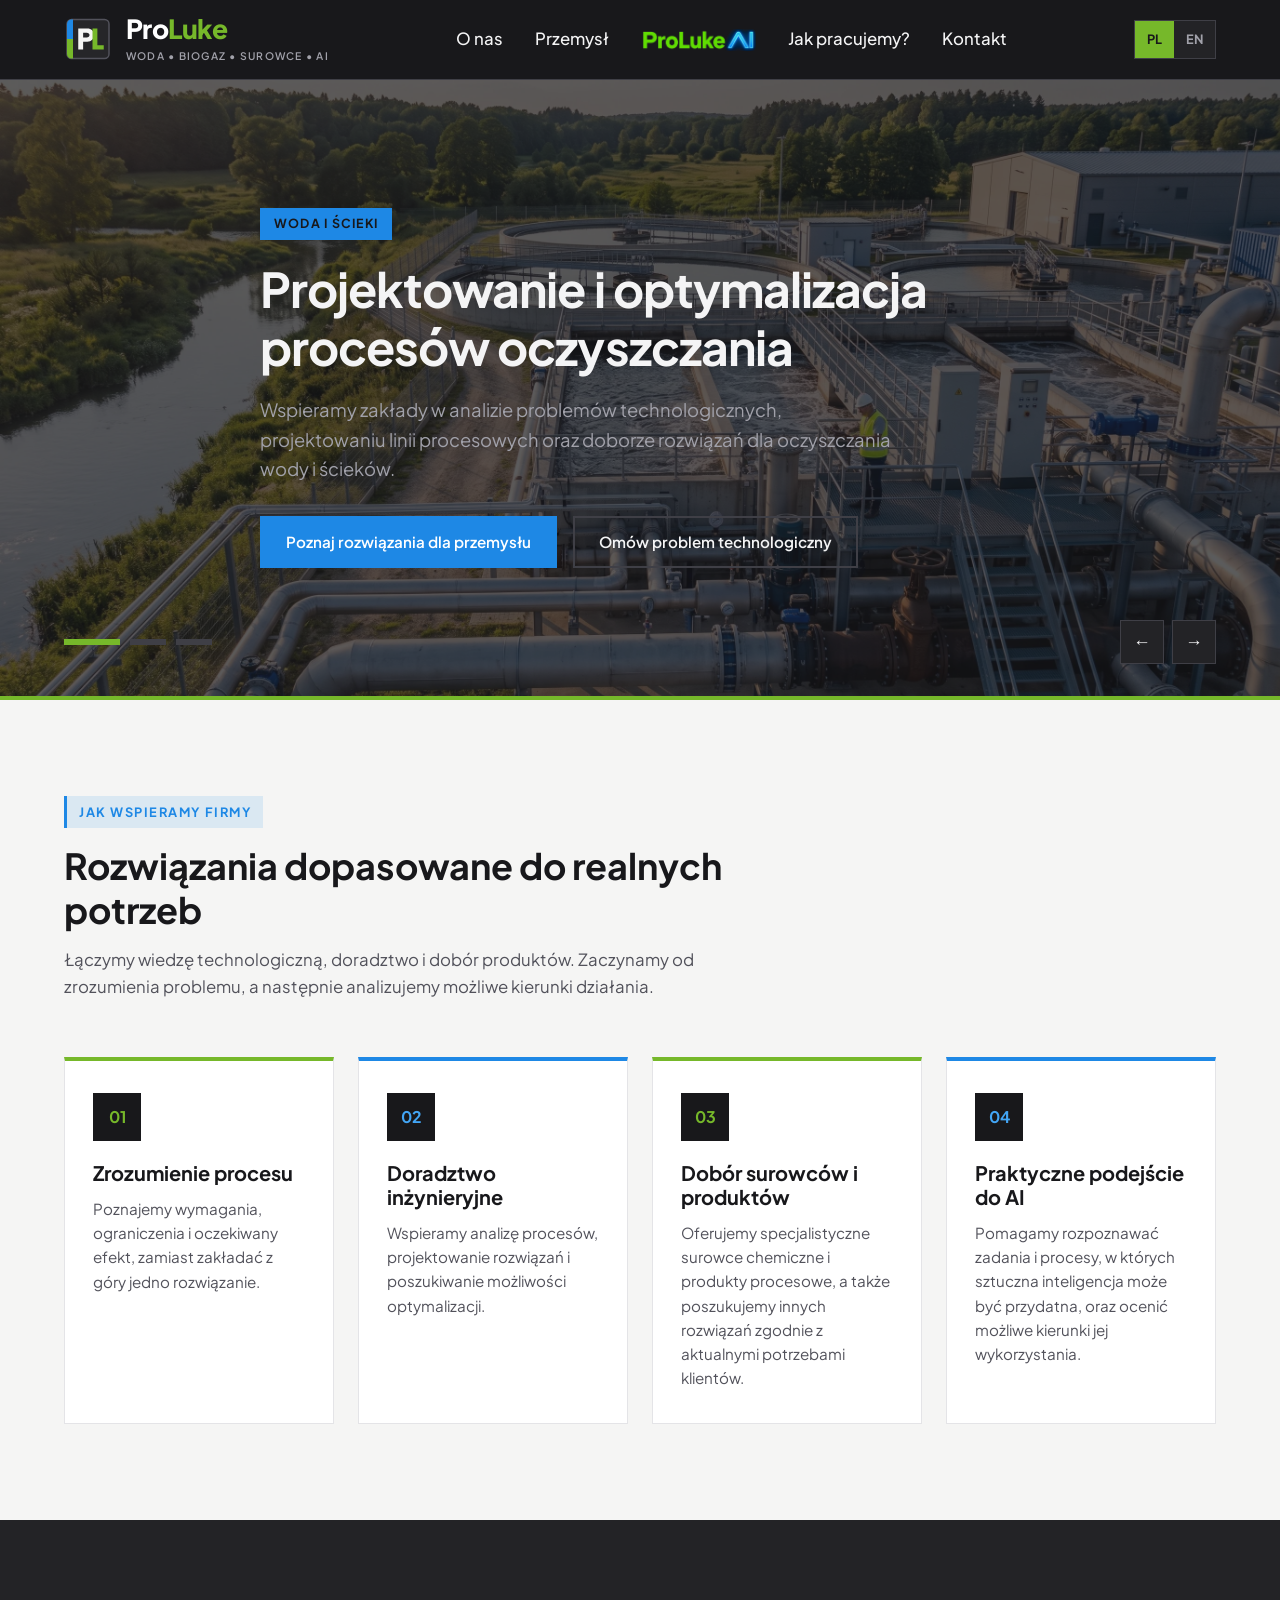
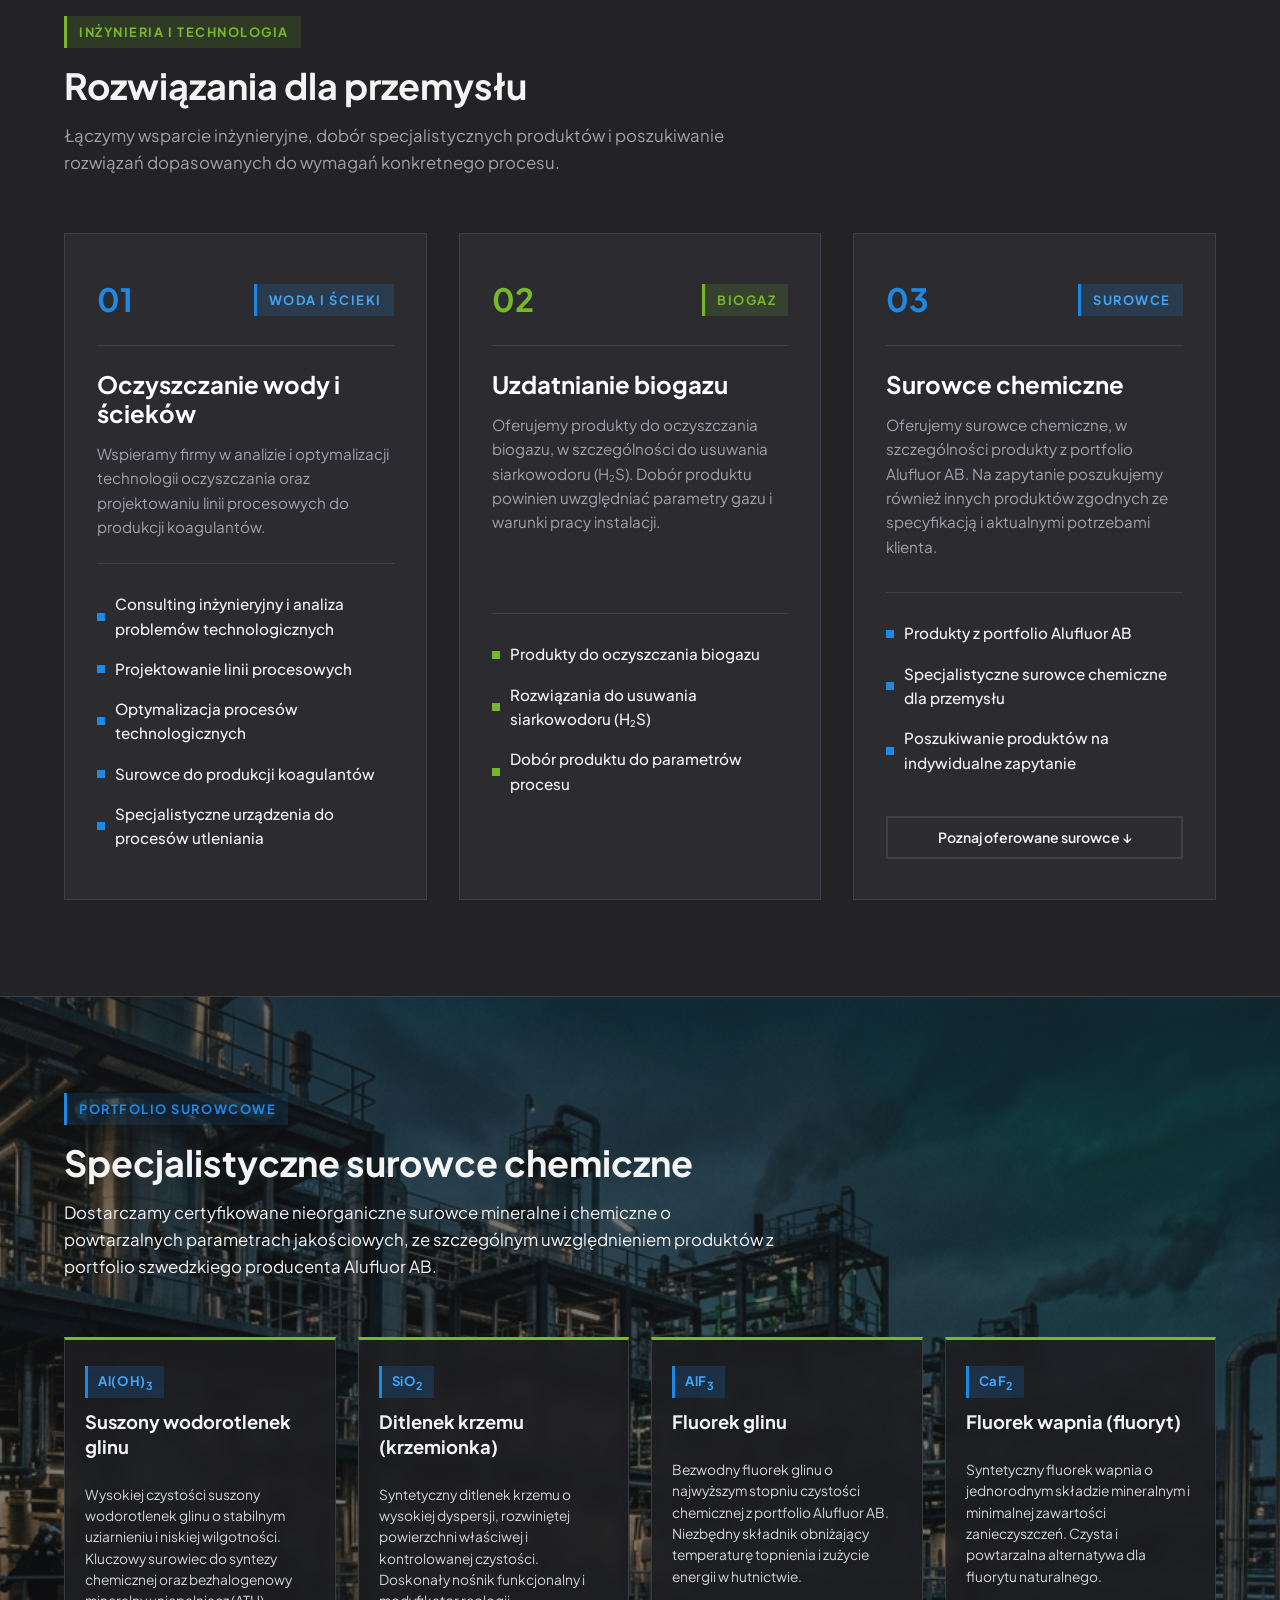
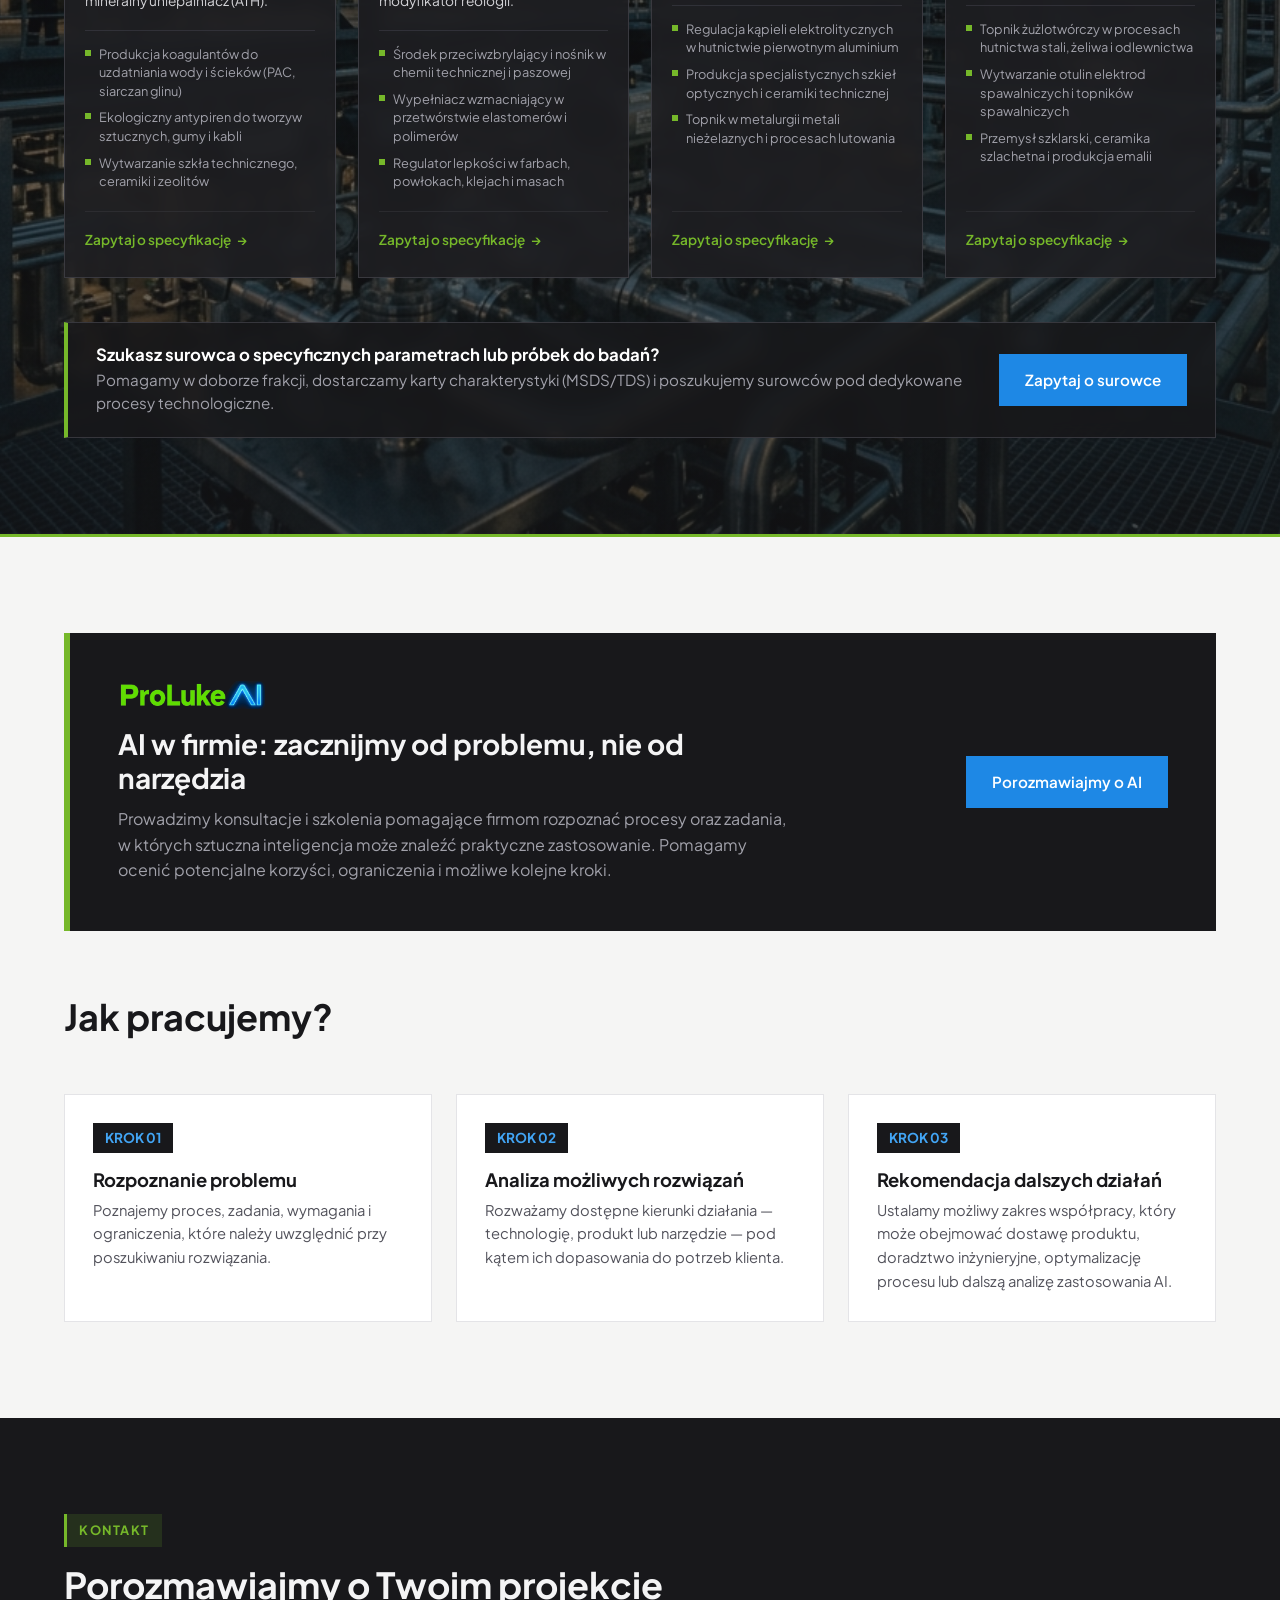
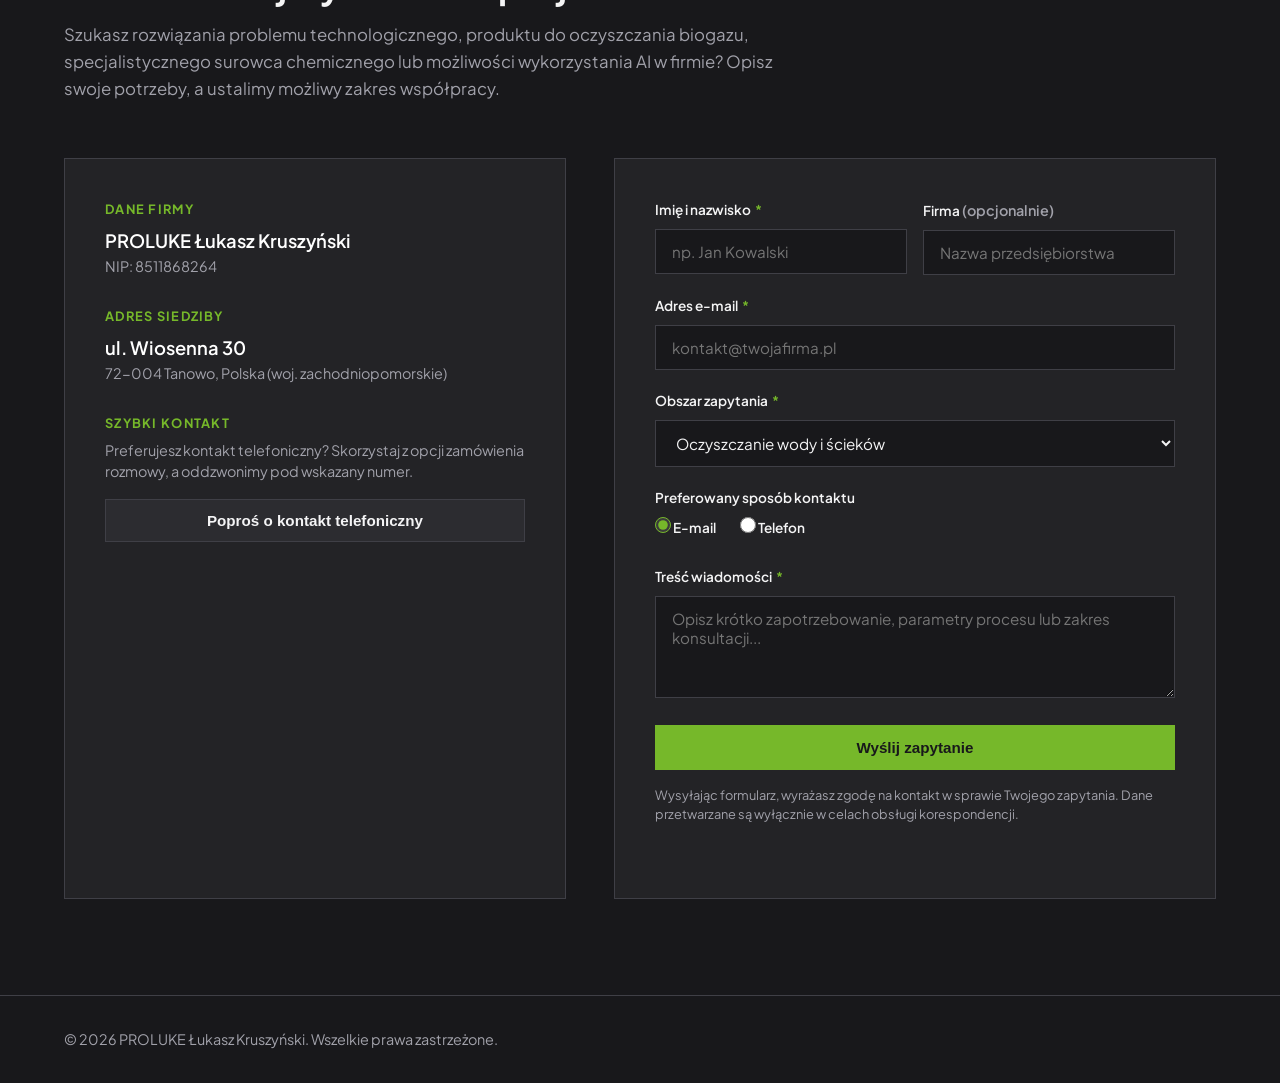
==== index.html @ 2172e3a5 "Add ProLuke website preview" ====
<!doctype html>
<html lang="pl">
  <head>
    <meta charset="UTF-8" />
    <meta name="viewport" content="width=device-width, initial-scale=1.0" />
    <title>
      ProLuke – Oczyszczanie wody i ścieków, biogaz, surowce chemiczne i AI
    </title>
    <meta
      name="description"
      content="ProLuke: doradztwo inżynieryjne, optymalizacja procesów oczyszczania wody i ścieków, produkty do oczyszczania biogazu, surowce chemiczne i usługi AI dla firm."
    />
    <meta name="robots" content="index, follow" />

    <!-- SEO: Canonical & Hreflang -->
    <link rel="canonical" href="https://proluke.com/" />
    <link rel="alternate" hreflang="pl" href="https://proluke.com/" />
    <link rel="alternate" hreflang="en" href="https://proluke.com/en/" />
    <link rel="alternate" hreflang="x-default" href="https://proluke.com/" />

    <!-- Open Graph / Social Media -->
    <meta property="og:type" content="website" />
    <meta property="og:locale" content="pl_PL" />
    <meta property="og:locale:alternate" content="en_US" />
    <meta property="og:url" content="https://proluke.com/" />
    <meta
      property="og:title"
      content="ProLuke – Oczyszczanie wody i ścieków, biogaz, surowce chemiczne i AI"
    />
    <meta
      property="og:description"
      content="ProLuke: doradztwo inżynieryjne, optymalizacja procesów oczyszczania wody i ścieków, produkty do oczyszczania biogazu, surowce chemiczne i usługi AI dla firm."
    />

    <!-- Czcionka Google: Plus Jakarta Sans -->
    <link rel="preconnect" href="https://fonts.googleapis.com" />
    <link rel="preconnect" href="https://fonts.gstatic.com" crossorigin />
    <link
      href="https://fonts.googleapis.com/css2?family=Plus+Jakarta+Sans:wght@400;500;600;700;800&display=swap"
      rel="stylesheet"
    />

    <!-- Favicon (Oryginalny ProLuke PL) -->
    <link rel="icon" type="image/jpeg" href="images/favicon.jpg" sizes="192x192" />
    <link rel="icon" type="image/x-icon" href="favicon.ico" />
    <link rel="apple-touch-icon" href="images/favicon.jpg" />

    <!-- Arkusz stylów -->
    <link rel="stylesheet" href="style.css" />

    <!-- Dane strukturalne Schema.org (JSON-LD) -->
    <script type="application/ld+json">
      {
        "@context": "https://schema.org",
        "@type": "Organization",
        "name": "PROLUKE Łukasz Kruszyński",
        "url": "https://proluke.com/",
        "taxID": "8511868264",
        "address": {
          "@type": "PostalAddress",
          "streetAddress": "ul. Wiosenna 30",
          "postalCode": "72-004",
          "addressLocality": "Tanowo",
          "addressCountry": "PL"
        }
      }
    </script>
  </head>
  <body>
    <!-- ======================= NAWIGACJA I LOGO ======================= -->
    <header class="navbar">
      <div class="container navbar-inner">
        <a href="#top" class="brand" aria-label="ProLuke – Strona główna">
          <!-- Logo ProLuke – Stempel Inżynieryjny PL (Wariant C z wizualizacja.html) -->
          <svg
            class="brand-svg"
            viewBox="0 0 64 64"
            fill="none"
            xmlns="http://www.w3.org/2000/svg"
            role="img"
            aria-label="Logo ProLuke – Stempel Inżynieryjny"
          >
            <rect
              x="4"
              y="6"
              width="56"
              height="52"
              rx="6"
              fill="#262629"
              stroke="#52525B"
              stroke-width="2"
            />
            <path
              d="M4 12C4 8.68629 6.68629 6 10 6H12V32H4V12Z"
              fill="#1E88E5"
            />
            <path
              d="M4 32H12V58H10C6.68629 58 4 55.3137 4 52V32Z"
              fill="#76B82A"
            />
            <path
              d="M19 18H31C36.5 18 40 21.5 40 26.8C40 32.1 36.5 35.6 31 35.6H25.5V46H19V18ZM25.5 23.6V30H30.2C32.7 30 34 28.8 34 26.8C34 24.8 32.7 23.6 30.2 23.6H25.5Z"
              fill="#F5F5F4"
            />
            <path d="M38 18H44.5V40.2H53V46H38V18Z" fill="#76B82A" />
          </svg>
          <div>
            <span class="logo-text">Pro<span class="luke">Luke</span></span>
            <span class="logo-tagline">Woda • Biogaz • Surowce • AI</span>
          </div>
        </a>

        <nav aria-label="Główne menu">
          <ul class="nav-links" id="navLinks">
            <li><a href="#o-nas">O nas</a></li>
            <li><a href="#przemysl">Przemysł</a></li>
            <li>
              <a
                href="#proluke-ai"
                class="nav-ai-btn"
                aria-label="ProLuke AI"
              >
                <img
                  src="images/plAIlogo.png"
                  alt="ProLuke AI"
                  class="nav-ai-logo"
                  width="115"
                  height="22"
                />
              </a>
            </li>
            <li><a href="#jak-pracujemy">Jak pracujemy?</a></li>
            <li><a href="#kontakt">Kontakt</a></li>
          </ul>
        </nav>

        <div class="nav-actions">
          <div class="lang-switch" aria-label="Wybór języka">
            <a href="index.html" class="lang-btn active" aria-current="page"
              >PL</a
            >
            <a href="en/index.html" class="lang-btn" hreflang="en">EN</a>
          </div>
          <button
            class="mobile-toggle"
            id="mobileToggle"
            aria-label="Otwórz menu"
            aria-expanded="false"
          >
            ☰
          </button>
        </div>
      </div>
    </header>

    <!-- ======================= HERO SLIDER ======================= -->
    <section
      class="hero-slider"
      id="top"
      aria-label="Prezentacja głównych obszarów działalności"
    >
      <!-- Slajd 1: Woda i ścieki -->
      <div
        class="slide active"
        style="background-image: url(&quot;images/slider-woda.webp&quot;)"
      >
        <div class="container">
          <div class="slide-content">
            <span class="slide-badge blue">Woda i ścieki</span>
            <h1 class="slide-title">
              Projektowanie i optymalizacja procesów oczyszczania
            </h1>
            <p class="slide-desc">
              Wspieramy zakłady w analizie problemów technologicznych,
              projektowaniu linii procesowych oraz doborze rozwiązań dla
              oczyszczania wody i ścieków.
            </p>
            <div class="slide-actions">
              <a href="#przemysl" class="btn btn-primary btn-blue"
                >Poznaj rozwiązania dla przemysłu</a
              >
              <a href="#kontakt" class="btn btn-outline btn-outline-blue"
                >Omów problem technologiczny</a
              >
            </div>
          </div>
        </div>
      </div>

      <!-- Slajd 2: Uzdatnianie Biogazu -->
      <div
        class="slide"
        style="background-image: url(&quot;images/slider-biogaz.webp&quot;)"
      >
        <div class="container">
          <div class="slide-content">
            <span class="slide-badge">Uzdatnianie biogazu</span>
            <h2 class="slide-title">
              Produkty do oczyszczania biogazu i usuwania
              <span class="chemical-formula">H<sub>2</sub>S</span>
            </h2>
            <p class="slide-desc">
              Oferujemy produkty do oczyszczania biogazu, ze szczególnym
              uwzględnieniem usuwania siarkowodoru. Pomagamy dobrać rozwiązanie
              do parametrów gazu i warunków pracy instalacji.
            </p>
            <div class="slide-actions">
              <a href="#przemysl" class="btn btn-primary">Poznaj ofertę</a>
              <a href="#kontakt" class="btn btn-outline">Zapytaj o produkt</a>
            </div>
          </div>
        </div>
      </div>

      <!-- Slajd 3: ProLuke AI -->
      <div
        class="slide"
        style="background-image: url(&quot;images/slider-ai.webp&quot;)"
      >
        <div class="container">
          <div class="slide-content">
            <span class="slide-badge blue">ProLuke AI</span>
            <h2 class="slide-title">
              Znajdź praktyczne zastosowania AI w swojej firmie
            </h2>
            <p class="slide-desc">
              Prowadzimy szkolenia i konsultacje, które pomagają rozpoznać
              procesy oraz zadania, w których narzędzia sztucznej inteligencji
              mogą wspierać pracowników i usprawniać pracę firmy.
            </p>
            <div class="slide-actions">
              <a href="#proluke-ai" class="btn btn-primary btn-blue"
                >Poznaj ProLuke AI</a
              >
              <a href="#kontakt" class="btn btn-outline btn-outline-blue"
                >Porozmawiajmy o AI</a
              >
            </div>
          </div>
        </div>
      </div>

      <!-- Kontrolki slidera -->
      <div class="slider-controls">
        <div class="container slider-controls-inner">
          <div class="slider-dots" role="tablist" aria-label="Wybór slajdu">
            <button
              class="dot active"
              data-slide="0"
              aria-label="Slajd 1"
            ></button>
            <button class="dot" data-slide="1" aria-label="Slajd 2"></button>
            <button class="dot" data-slide="2" aria-label="Slajd 3"></button>
          </div>
          <div class="slider-arrows">
            <button
              class="arrow-btn"
              id="prevSlideBtn"
              aria-label="Poprzedni slajd"
            >
              ←
            </button>
            <button
              class="arrow-btn"
              id="nextSlideBtn"
              aria-label="Następny slajd"
            >
              →
            </button>
          </div>
        </div>
      </div>
    </section>

    <!-- ======================= SEKCJA 1 (JASNA): O NAS ======================= -->
    <section class="section theme-light" id="o-nas">
      <div class="container">
        <div class="section-header">
          <span class="section-tag tag-blue">Jak wspieramy firmy</span>
          <h2 class="section-title">
            Rozwiązania dopasowane do realnych potrzeb
          </h2>
          <p class="section-subtitle">
            Łączymy wiedzę technologiczną, doradztwo i dobór produktów.
            Zaczynamy od zrozumienia problemu, a następnie analizujemy możliwe
            kierunki działania.
          </p>
        </div>

        <div class="pillars-grid">
          <div class="pillar-card">
            <div class="pillar-icon">01</div>
            <h3>Zrozumienie procesu</h3>
            <p>
              Poznajemy wymagania, ograniczenia i oczekiwany efekt, zamiast
              zakładać z góry jedno rozwiązanie.
            </p>
          </div>

          <div class="pillar-card">
            <div class="pillar-icon">02</div>
            <h3>Doradztwo inżynieryjne</h3>
            <p>
              Wspieramy analizę procesów, projektowanie rozwiązań i poszukiwanie
              możliwości optymalizacji.
            </p>
          </div>

          <div class="pillar-card">
            <div class="pillar-icon">03</div>
            <h3>Dobór surowców i produktów</h3>
            <p>
              Oferujemy specjalistyczne surowce chemiczne i produkty procesowe,
              a także poszukujemy innych rozwiązań zgodnie z aktualnymi
              potrzebami klientów.
            </p>
          </div>

          <div class="pillar-card">
            <div class="pillar-icon">04</div>
            <h3>Praktyczne podejście do AI</h3>
            <p>
              Pomagamy rozpoznawać zadania i procesy, w których sztuczna
              inteligencja może być przydatna, oraz ocenić możliwe kierunki jej
              wykorzystania.
            </p>
          </div>
        </div>
      </div>
    </section>

    <!-- ======================= SEKCJA 2 (CIEMNA): PRZEMYSŁ ======================= -->
    <section class="section theme-dark-alt" id="przemysl">
      <a id="oferta" style="position: absolute; top: -80px; visibility: hidden;"></a>
      <div class="container" id="biogaz">
        <div class="section-header">
          <span class="section-tag">Inżynieria i technologia</span>
          <h2 class="section-title">Rozwiązania dla przemysłu</h2>
          <p class="section-subtitle">
            Łączymy wsparcie inżynieryjne, dobór specjalistycznych produktów i
            poszukiwanie rozwiązań dopasowanych do wymagań konkretnego procesu.
          </p>
        </div>

        <div class="services-grid">
          <!-- Karta 1: Woda i ścieki -->
          <article class="service-box blue-accent">
            <div>
              <div class="service-header">
                <span class="service-num">01</span>
                <span class="section-tag no-margin tag-blue"
                  >Woda i ścieki</span
                >
              </div>
              <h3>Oczyszczanie wody i ścieków</h3>
              <p>
                Wspieramy firmy w analizie i optymalizacji technologii
                oczyszczania oraz projektowaniu linii procesowych do produkcji koagulantów.
              </p>
            </div>
            <ul class="spec-list">
              <li>
                <span class="spec-dot"></span
                ><span
                  >Consulting inżynieryjny i analiza problemów
                  technologicznych</span
                >
              </li>
              <li>
                <span class="spec-dot"></span
                ><span>Projektowanie linii procesowych</span>
              </li>
              <li>
                <span class="spec-dot"></span
                ><span>Optymalizacja procesów technologicznych</span>
              </li>
              <li>
                <span class="spec-dot"></span
                ><span>Surowce do produkcji koagulantów</span>
              </li>
              <li>
                <span class="spec-dot"></span
                ><span>Specjalistyczne urządzenia do procesów utleniania</span>
              </li>
            </ul>
          </article>

          <!-- Karta 2: Uzdatnianie biogazu -->
          <article class="service-box service-box-biogaz">
            <div>
              <div class="service-header">
                <span class="service-num">02</span>
                <span class="section-tag no-margin">Biogaz</span>
              </div>
              <h3>Uzdatnianie biogazu</h3>
              <p>
                Oferujemy produkty do oczyszczania biogazu, w szczególności do
                usuwania siarkowodoru (<span class="chemical-formula"
                  >H<sub>2</sub>S</span
                >). Dobór produktu powinien uwzględniać parametry gazu i warunki
                pracy instalacji.
              </p>
            </div>
            <ul class="spec-list">
              <li>
                <span class="spec-dot"></span
                ><span>Produkty do oczyszczania biogazu</span>
              </li>
              <li>
                <span class="spec-dot"></span
                ><span
                  >Rozwiązania do usuwania siarkowodoru (<span
                    class="chemical-formula"
                    >H<sub>2</sub>S</span
                  >)</span
                >
              </li>
              <li>
                <span class="spec-dot"></span
                ><span>Dobór produktu do parametrów procesu</span>
              </li>
            </ul>
          </article>

          <!-- Karta 3: Surowce chemiczne -->
          <article class="service-box blue-accent">
            <div>
              <div class="service-header">
                <span class="service-num">03</span>
                <span class="section-tag no-margin tag-blue">Surowce</span>
              </div>
              <h3>Surowce chemiczne</h3>
              <p>
                Oferujemy surowce chemiczne, w szczególności produkty z
                portfolio Alufluor AB. Na zapytanie poszukujemy również innych
                produktów zgodnych ze specyfikacją i aktualnymi potrzebami
                klienta.
              </p>
            </div>
            <ul class="spec-list">
              <li>
                <span class="spec-dot"></span
                ><span>Produkty z portfolio Alufluor AB</span>
              </li>
              <li>
                <span class="spec-dot"></span
                ><span>Specjalistyczne surowce chemiczne dla przemysłu</span>
              </li>
              <li>
                <span class="spec-dot"></span
                ><span>Poszukiwanie produktów na indywidualne zapytanie</span>
              </li>
            </ul>
            <div style="margin-top: 24px;">
              <a
                href="#surowce"
                class="btn btn-outline btn-outline-blue btn-full btn-sm"
                >Poznaj oferowane surowce ↓</a
              >
            </div>
          </article>
        </div>
      </div>
    </section>

    <!-- ======================= NOWA SEKCJA: SUROWCE CHEMICZNE (TŁO FULL-WIDTH) ======================= -->
    <section
      class="section-chemicals"
      id="surowce"
      aria-label="Specjalistyczne surowce chemiczne"
    >
      <div class="container">
        <div class="section-header">
          <span class="section-tag tag-blue">Portfolio surowcowe</span>
          <h2 class="section-title">Specjalistyczne surowce chemiczne</h2>
          <p class="section-subtitle">
            Dostarczamy certyfikowane nieorganiczne surowce mineralne i
            chemiczne o powtarzalnych parametrach jakościowych, ze szczególnym
            uwzględnieniem produktów z portfolio szwedzkiego producenta Alufluor AB.
          </p>
        </div>

        <div class="chemicals-grid">
          <!-- Produkt 1: Suszony wodorotlenek glinu -->
          <article class="chemical-card">
            <div class="chem-top">
              <div class="chem-header">
                <span class="chem-formula">Al(OH)<sub>3</sub></span>
                <h4>Suszony wodorotlenek glinu</h4>
              </div>
              <p class="chem-desc">
                Wysokiej czystości suszony wodorotlenek glinu o stabilnym
                uziarnieniu i niskiej wilgotności. Kluczowy surowiec do syntezy
                chemicznej oraz bezhalogenowy mineralny uniepalniacz (ATH).
              </p>
              <ul class="chem-specs">
                <li>
                  <span class="chem-dot"></span>
                  <span
                    >Produkcja koagulantów do uzdatniania wody i ścieków (PAC,
                    siarczan glinu)</span
                  >
                </li>
                <li>
                  <span class="chem-dot"></span>
                  <span
                    >Ekologiczny antypiren do tworzyw sztucznych, gumy i
                    kabli</span
                  >
                </li>
                <li>
                  <span class="chem-dot"></span>
                  <span
                    >Wytwarzanie szkła technicznego, ceramiki i zeolitów</span
                  >
                </li>
              </ul>
            </div>
            <div class="chem-footer">
              <a href="#kontakt" class="chem-action-link"
                >Zapytaj o specyfikację <span>→</span></a
              >
            </div>
          </article>

          <!-- Produkt 2: Ditlenek krzemu -->
          <article class="chemical-card">
            <div class="chem-top">
              <div class="chem-header">
                <span class="chem-formula">SiO<sub>2</sub></span>
                <h4>Ditlenek krzemu (krzemionka)</h4>
              </div>
              <p class="chem-desc">
                Syntetyczny ditlenek krzemu o wysokiej dyspersji, rozwiniętej
                powierzchni właściwej i kontrolowanej czystości. Doskonały
                nośnik funkcjonalny i modyfikator reologii.
              </p>
              <ul class="chem-specs">
                <li>
                  <span class="chem-dot"></span>
                  <span
                    >Środek przeciwzbrylający i nośnik w chemii technicznej i
                    paszowej</span
                  >
                </li>
                <li>
                  <span class="chem-dot"></span>
                  <span
                    >Wypełniacz wzmacniający w przetwórstwie elastomerów i
                    polimerów</span
                  >
                </li>
                <li>
                  <span class="chem-dot"></span>
                  <span
                    >Regulator lepkości w farbach, powłokach, klejach i
                    masach</span
                  >
                </li>
              </ul>
            </div>
            <div class="chem-footer">
              <a href="#kontakt" class="chem-action-link"
                >Zapytaj o specyfikację <span>→</span></a
              >
            </div>
          </article>

          <!-- Produkt 3: Fluorek glinu -->
          <article class="chemical-card">
            <div class="chem-top">
              <div class="chem-header">
                <span class="chem-formula">AlF<sub>3</sub></span>
                <h4>Fluorek glinu</h4>
              </div>
              <p class="chem-desc">
                Bezwodny fluorek glinu o najwyższym stopniu czystości chemicznej
                z portfolio Alufluor AB. Niezbędny składnik obniżający
                temperaturę topnienia i zużycie energii w hutnictwie.
              </p>
              <ul class="chem-specs">
                <li>
                  <span class="chem-dot"></span>
                  <span
                    >Regulacja kąpieli elektrolitycznych w hutnictwie pierwotnym
                    aluminium</span
                  >
                </li>
                <li>
                  <span class="chem-dot"></span>
                  <span
                    >Produkcja specjalistycznych szkieł optycznych i ceramiki
                    technicznej</span
                  >
                </li>
                <li>
                  <span class="chem-dot"></span>
                  <span
                    >Topnik w metalurgii metali nieżelaznych i procesach
                    lutowania</span
                  >
                </li>
              </ul>
            </div>
            <div class="chem-footer">
              <a href="#kontakt" class="chem-action-link"
                >Zapytaj o specyfikację <span>→</span></a
              >
            </div>
          </article>

          <!-- Produkt 4: Fluorek wapnia -->
          <article class="chemical-card">
            <div class="chem-top">
              <div class="chem-header">
                <span class="chem-formula">CaF<sub>2</sub></span>
                <h4>Fluorek wapnia (fluoryt)</h4>
              </div>
              <p class="chem-desc">
                Syntetyczny fluorek wapnia o jednorodnym składzie mineralnym i
                minimalnej zawartości zanieczyszczeń. Czysta i powtarzalna
                alternatywa dla fluorytu naturalnego.
              </p>
              <ul class="chem-specs">
                <li>
                  <span class="chem-dot"></span>
                  <span
                    >Topnik żużlotwórczy w procesach hutnictwa stali, żeliwa i
                    odlewnictwa</span
                  >
                </li>
                <li>
                  <span class="chem-dot"></span>
                  <span
                    >Wytwarzanie otulin elektrod spawalniczych i topników
                    spawalniczych</span
                  >
                </li>
                <li>
                  <span class="chem-dot"></span>
                  <span
                    >Przemysł szklarski, ceramika szlachetna i produkcja
                    emalii</span
                  >
                </li>
              </ul>
            </div>
            <div class="chem-footer">
              <a href="#kontakt" class="chem-action-link"
                >Zapytaj o specyfikację <span>→</span></a
              >
            </div>
          </article>
        </div>

        <div class="chem-bottom-cta">
          <div>
            <h4 style="margin-bottom: 4px; color: #ffffff;">
              Szukasz surowca o specyficznych parametrach lub próbek do badań?
            </h4>
            <p style="color: var(--text-muted-dark); font-size: 0.95rem;">
              Pomagamy w doborze frakcji, dostarczamy karty charakterystyki
              (MSDS/TDS) i poszukujemy surowców pod dedykowane procesy
              technologiczne.
            </p>
          </div>
          <a
            href="#kontakt"
            class="btn btn-primary btn-blue"
            style="white-space: nowrap;"
            >Zapytaj o surowce</a
          >
        </div>
      </div>
    </section>

    <!-- ======================= SEKCJA 3 (JASNA): PROLUKE AI I PROCES ======================= -->
    <section class="section theme-light" id="proluke-ai">
      <div class="container">
        <div class="eco-banner">
          <div>
            <a href="#proluke-ai" class="eco-ai-btn" aria-label="ProLuke AI">
              <img
                src="images/plAIlogo.png"
                alt="ProLuke AI"
                class="eco-ai-logo"
                width="146"
                height="28"
              />
            </a>
            <h3>AI w firmie: zacznijmy od problemu, nie od narzędzia</h3>
            <p>
              Prowadzimy konsultacje i szkolenia pomagające firmom rozpoznać
              procesy oraz zadania, w których sztuczna inteligencja może znaleźć
              praktyczne zastosowanie. Pomagamy ocenić potencjalne korzyści,
              ograniczenia i możliwe kolejne kroki.
            </p>
          </div>
          <div class="eco-banner-cta">
            <a href="#kontakt" class="btn btn-primary btn-blue"
              >Porozmawiajmy o AI</a
            >
          </div>
        </div>

        <div class="section-header">
          <h2 class="section-title" id="jak-pracujemy">Jak pracujemy?</h2>
        </div>

        <div class="process-steps">
          <div class="step-item">
            <span class="step-badge">KROK 01</span>
            <h4 class="step-title">Rozpoznanie problemu</h4>
            <p class="step-desc">
              Poznajemy proces, zadania, wymagania i ograniczenia, które należy
              uwzględnić przy poszukiwaniu rozwiązania.
            </p>
          </div>
          <div class="step-item">
            <span class="step-badge">KROK 02</span>
            <h4 class="step-title">Analiza możliwych rozwiązań</h4>
            <p class="step-desc">
              Rozważamy dostępne kierunki działania — technologię, produkt lub
              narzędzie — pod kątem ich dopasowania do potrzeb klienta.
            </p>
          </div>
          <div class="step-item">
            <span class="step-badge">KROK 03</span>
            <h4 class="step-title">Rekomendacja dalszych działań</h4>
            <p class="step-desc">
              Ustalamy możliwy zakres współpracy, który może obejmować dostawę
              produktu, doradztwo inżynieryjne, optymalizację procesu lub dalszą
              analizę zastosowania AI.
            </p>
          </div>
        </div>
      </div>
    </section>

    <!-- ======================= SEKCJA 4 (CIEMNA): KONTAKT ======================= -->
    <section class="section theme-dark" id="kontakt">
      <div class="container">
        <div class="section-header">
          <span class="section-tag">Kontakt</span>
          <h2 class="section-title">Porozmawiajmy o Twoim projekcie</h2>
          <p class="section-subtitle">
            Szukasz rozwiązania problemu technologicznego, produktu do
            oczyszczania biogazu, specjalistycznego surowca chemicznego lub
            możliwości wykorzystania AI w firmie? Opisz swoje potrzeby, a
            ustalimy możliwy zakres współpracy.
          </p>
        </div>

        <div class="contact-grid">
          <div class="contact-info-card">
            <div class="contact-item">
              <div class="contact-label">Dane firmy</div>
              <div class="contact-value">PROLUKE Łukasz Kruszyński</div>
              <div class="contact-sub">NIP: 8511868264</div>
            </div>

            <div class="contact-item">
              <div class="contact-label">Adres siedziby</div>
              <div class="contact-value">ul. Wiosenna 30</div>
              <div class="contact-sub">
                72-004 Tanowo, Polska (woj. zachodniopomorskie)
              </div>
            </div>

            <div class="contact-item no-margin-bottom">
              <div class="contact-label">Szybki kontakt</div>
              <div
                class="contact-sub"
                style="margin-bottom: 16px; line-height: 1.5"
              >
                Preferujesz kontakt telefoniczny? Skorzystaj z opcji zamówienia
                rozmowy, a oddzwonimy pod wskazany numer.
              </div>
              <button
                type="button"
                id="requestCallBtn"
                class="btn btn-secondary"
                style="width: 100%"
              >
                Poproś o kontakt telefoniczny
              </button>
            </div>
          </div>

          <form
            class="contact-form"
            id="contactForm"
            data-lang="pl"
            method="POST"
            action="api/contact.php"
          >
            <!-- Honeypot (ukryte pole przeciwko robotom spamującym) -->
            <div class="hp-field" aria-hidden="true">
              <label for="website_url">Zostaw to pole puste</label>
              <input
                type="text"
                id="website_url"
                name="website_url"
                tabindex="-1"
                autocomplete="off"
              />
            </div>

            <div class="form-row">
              <div class="form-group">
                <label for="name"
                  >Imię i nazwisko <span class="required-mark">*</span></label
                >
                <input
                  type="text"
                  id="name"
                  name="name"
                  class="form-control"
                  required
                  maxlength="100"
                  placeholder="np. Jan Kowalski"
                />
              </div>
              <div class="form-group">
                <label for="company"
                  >Firma <span class="contact-sub">(opcjonalnie)</span></label
                >
                <input
                  type="text"
                  id="company"
                  name="company"
                  class="form-control"
                  maxlength="120"
                  placeholder="Nazwa przedsiębiorstwa"
                />
              </div>
            </div>

            <div class="form-group">
              <label for="email"
                >Adres e-mail <span class="required-mark">*</span></label
              >
              <input
                type="email"
                id="email"
                name="email"
                class="form-control"
                required
                maxlength="255"
                placeholder="kontakt@twojafirma.pl"
              />
            </div>

            <div class="form-group">
              <label for="topic"
                >Obszar zapytania <span class="required-mark">*</span></label
              >
              <select id="topic" name="topic" class="form-control" required>
                <option value="woda">Oczyszczanie wody i ścieków</option>
                <option value="biogaz">
                  Uzdatnianie biogazu – usuwanie H₂S
                </option>
                <option value="surowce">Surowce chemiczne</option>
                <option value="ai">ProLuke AI – konsultacje i szkolenia</option>
                <option value="inne">Inne zapytanie</option>
              </select>
            </div>

            <div class="form-group">
              <label class="form-group-title"
                >Preferowany sposób kontaktu</label
              >
              <div class="radio-group">
                <label class="radio-label">
                  <input
                    type="radio"
                    name="preferred_contact"
                    value="email"
                    id="prefEmail"
                    checked
                  />
                  <span>E-mail</span>
                </label>
                <label class="radio-label">
                  <input
                    type="radio"
                    name="preferred_contact"
                    value="phone"
                    id="prefPhone"
                  />
                  <span>Telefon</span>
                </label>
              </div>
            </div>

            <div class="form-group" id="phoneGroup" style="display: none">
              <label for="phone"
                >Numer telefonu <span class="required-mark">*</span></label
              >
              <input
                type="tel"
                id="phone"
                name="phone"
                class="form-control"
                maxlength="30"
                placeholder="+48 000 000 000"
              />
            </div>

            <div class="form-group">
              <label for="message"
                >Treść wiadomości <span class="required-mark">*</span></label
              >
              <textarea
                id="message"
                name="message"
                rows="4"
                class="form-control"
                required
                maxlength="5000"
                placeholder="Opisz krótko zapotrzebowanie, parametry procesu lub zakres konsultacji..."
              ></textarea>
            </div>

            <button
              type="submit"
              id="submitBtn"
              class="btn btn-primary btn-full"
            >
              Wyślij zapytanie
            </button>

            <p class="privacy-note">
              Wysyłając formularz, wyrażasz zgodę na kontakt w sprawie Twojego
              zapytania. Dane przetwarzane są wyłącznie w celach obsługi
              korespondencji.
            </p>

            <p class="form-status" id="formStatus" aria-live="polite"></p>
          </form>
        </div>
      </div>
    </section>

    <!-- ======================= STOPKA ======================= -->
    <footer>
      <div class="container footer-inner">
        <div>
          &copy; <span id="year"></span> PROLUKE Łukasz Kruszyński. Wszelkie
          prawa zastrzeżone.
        </div>
      </div>
    </footer>

    <!-- Przycisk przewijania do góry strony -->
    <button
      type="button"
      id="scrollTopBtn"
      class="scroll-top-btn"
      aria-label="Przewiń do góry strony"
      title="Przewiń do góry strony"
    >
      <svg
        class="scroll-top-icon"
        viewBox="0 0 24 24"
        fill="none"
        stroke="currentColor"
        stroke-width="2.5"
        stroke-linecap="square"
        stroke-linejoin="miter"
        aria-hidden="true"
      >
        <path d="M12 19V5M5 12l7-7 7 7" />
      </svg>
    </button>

    <!-- Skrypt główny -->
    <script src="app.js"></script>
  </body>
</html>
---- style.css ----
/* ==========================================================================
   PROLUKE.COM – FLAT DESIGN ONEPAGER STYLESHEET
   Przeznaczenie: Edycja w Antigravity IDE (wspólny arkusz dla PL i EN)
   ========================================================================== */

:root {
  /* Tła ciemne – Prawdziwy Grafit (bez granatowej poświaty) */
  --bg-dark-primary: #18181b;
  --bg-dark-secondary: #232326;
  --bg-dark-card: #2c2c30;

  /* Tła jasne – Ciepła kamienna biel */
  --bg-light-primary: #f5f5f4;
  --bg-light-card: #ffffff;

  /* Typografia */
  --text-on-dark: #f4f4f5;
  --text-muted-dark: #a1a1aa;
  --text-on-light: #18181b;
  --text-muted-light: #52525b;

  /* Akcenty ProLuke: Ciepła Zieleń (Biogaz/Eko) + Błękit ProLuke (Woda/Chemia) */
  --accent-green: #76b82a;
  --accent-green-hover: #5f9620;
  --accent-blue: #1e88e5;
  --accent-blue-hover: #1565c0;

  /* Obramowania i układ */
  --border-dark: #3f3f46;
  --border-light: #e4e4e7;
  --container-width: 1200px;
  --transition: 0.25s ease;
  --font-main: "Plus Jakarta Sans", sans-serif;
}

/* Reset i baza */
* {
  box-sizing: border-box;
  margin: 0;
  padding: 0;
}

html {
  scroll-behavior: smooth;
}

body {
  font-family:
    "Plus Jakarta Sans",
    -apple-system,
    BlinkMacSystemFont,
    sans-serif;
  color: var(--text-on-light);
  background-color: var(--bg-light-primary);
  line-height: 1.6;
  overflow-x: hidden;
}

h1,
h2,
h3,
h4,
.logo-text {
  font-family: "Plus Jakarta Sans", sans-serif;
  line-height: 1.2;
}

a {
  text-decoration: none;
  color: inherit;
  transition: var(--transition);
}

ul {
  list-style: none;
}

.container {
  max-width: var(--container-width);
  margin: 0 auto;
  padding: 0 24px;
}

.section {
  padding: 96px 0;
}

.section-header {
  max-width: 720px;
  margin-bottom: 56px;
}

.section-tag {
  display: inline-block;
  font-size: 0.8rem;
  font-weight: 700;
  text-transform: uppercase;
  letter-spacing: 0.12em;
  padding: 6px 12px;
  background-color: rgba(118, 184, 42, 0.15);
  color: var(--accent-green);
  margin-bottom: 16px;
  border-left: 3px solid var(--accent-green);
}

.section-tag.no-margin {
  margin-bottom: 0;
}

.section-tag.tag-blue {
  background-color: rgba(30, 136, 229, 0.12);
  color: var(--accent-blue);
  border-left-color: var(--accent-blue);
}

.theme-dark .section-tag.tag-blue,
.theme-dark-alt .section-tag.tag-blue,
.eco-banner .section-tag.tag-blue {
  background-color: rgba(30, 136, 229, 0.16);
  color: #42a5f5;
  border-left-color: var(--accent-blue);
}

.section-title {
  font-size: 2.25rem;
  margin-bottom: 16px;
}

.section-subtitle {
  font-size: 1.05rem;
}

/* Formatowanie wzorów chemicznych (np. H₂S) */
.chemical-formula {
  font-family: inherit;
  font-weight: inherit;
  white-space: nowrap;
}

.chemical-formula sub {
  font-family: inherit;
  font-weight: inherit;
  font-size: 0.62em;
  line-height: 0;
  vertical-align: -0.22em;
}

/* ==========================================================================
   MOTYWY SEKCJI (CIEMNE / JASNE)
   ========================================================================== */
.theme-dark {
  background-color: var(--bg-dark-primary);
  color: var(--text-on-dark);
}

.theme-dark .section-subtitle {
  color: var(--text-muted-dark);
}

.theme-dark-alt {
  background-color: var(--bg-dark-secondary);
  color: var(--text-on-dark);
}

.theme-dark-alt .section-subtitle {
  color: var(--text-muted-dark);
}

.theme-light {
  background-color: var(--bg-light-primary);
  color: var(--text-on-light);
}

.theme-light .section-subtitle {
  color: var(--text-muted-light);
}

/* ==========================================================================
   NAWIGACJA I LOGO SVG
   ========================================================================== */
.navbar {
  position: sticky;
  top: 0;
  z-index: 1000;
  background-color: var(--bg-dark-primary);
  border-bottom: 1px solid var(--border-dark);
  height: 80px;
  display: flex;
  align-items: center;
}

.navbar-inner {
  display: flex;
  justify-content: space-between;
  align-items: center;
  width: 100%;
}

.brand {
  display: flex;
  align-items: center;
  gap: 14px;
}

.brand-svg {
  width: 48px;
  height: 48px;
  flex-shrink: 0;
  transition: var(--transition);
}

.brand:hover .brand-svg {
  transform: scale(1.03);
}

.logo-text {
  font-size: 1.65rem;
  font-weight: 800;
  letter-spacing: -0.02em;
  color: #ffffff;
  line-height: 1.1;
}

.logo-text span,
.logo-text .luke {
  color: var(--accent-green);
}

.logo-tagline {
  display: block;
  font-family: "Plus Jakarta Sans", sans-serif;
  font-size: 0.65rem;
  font-weight: 600;
  text-transform: uppercase;
  letter-spacing: 0.12em;
  color: var(--text-muted-dark);
  margin-top: 2px;
}

.nav-links {
  display: flex;
  align-items: center;
  gap: 32px;
}

.nav-links a {
  color: var(--text-on-dark);
  font-size: 1.05rem;
  font-weight: 500;
}

.nav-links a:hover {
  color: var(--accent-green);
}

.nav-links a.nav-ai-btn {
  display: inline-flex;
  align-items: center;
  line-height: 1;
  transform: translateY(4px);
}

.nav-links a.nav-ai-btn:hover {
  color: inherit;
  opacity: 1;
}

.nav-ai-logo {
  height: 22px;
  width: auto;
  display: block;
  transition: filter var(--transition);
}

.nav-links a.nav-ai-btn:hover .nav-ai-logo {
  filter: grayscale(1) brightness(2.5) contrast(1.5);
}

.nav-actions {
  display: flex;
  align-items: center;
  gap: 16px;
}

.lang-switch {
  display: inline-flex;
  border: 1px solid var(--border-dark);
  background-color: var(--bg-dark-secondary);
}

.lang-btn {
  color: var(--text-muted-dark);
  padding: 8px 12px;
  font-size: 0.8rem;
  font-weight: 700;
  cursor: pointer;
  transition: var(--transition);
}

.lang-btn:hover {
  color: #ffffff;
}

.lang-btn.active {
  background-color: var(--accent-green);
  color: var(--bg-dark-primary);
}

/* Przyciski (Flat Buttons) */
.btn {
  display: inline-flex;
  align-items: center;
  justify-content: center;
  padding: 12px 24px;
  font-weight: 600;
  font-size: 0.95rem;
  border: 2px solid transparent;
  cursor: pointer;
  transition: var(--transition);
}

.btn-primary {
  background-color: var(--accent-green);
  color: var(--bg-dark-primary);
}

.btn-primary:hover {
  background-color: var(--accent-green-hover);
  color: #ffffff;
}

.btn-blue,
.btn-primary.btn-blue {
  background-color: var(--accent-blue);
  color: #ffffff;
}

.btn-blue:hover,
.btn-primary.btn-blue:hover {
  background-color: var(--accent-blue-hover);
  color: #ffffff;
}

.btn-outline {
  background-color: transparent;
  border-color: var(--border-dark);
  color: var(--text-on-dark);
}

.btn-outline:hover {
  border-color: var(--accent-green);
  color: var(--accent-green);
}

.btn-outline.btn-outline-blue:hover,
.btn-outline-blue:hover {
  border-color: var(--accent-blue);
  color: var(--accent-blue);
}

.btn-full {
  width: 100%;
}

.btn-sm {
  padding: 8px 18px;
  font-size: 0.88rem;
}

.mobile-toggle {
  display: none;
  background: none;
  border: 1px solid var(--border-dark);
  color: var(--text-on-dark);
  padding: 8px 12px;
  font-size: 1.2rem;
  cursor: pointer;
}

/* ==========================================================================
   HERO SLIDER
   ========================================================================== */
.hero-slider {
  position: relative;
  background-color: var(--bg-dark-primary);
  height: 620px;
  overflow: hidden;
  border-bottom: 4px solid var(--accent-green);
}

.slide {
  position: absolute;
  inset: 0;
  opacity: 0;
  visibility: hidden;
  transition:
    opacity 0.6s ease,
    visibility 0.6s ease;
  display: flex;
  align-items: center;
  background-size: cover;
  background-position: center;
}

.slide.active {
  opacity: 1;
  visibility: visible;
  z-index: 2;
}

.slide::before {
  content: "";
  position: absolute;
  inset: 0;
  background: rgba(24, 24, 27, 0.7);
  z-index: 1;
}

.slide-content {
  position: relative;
  z-index: 3;
  max-width: 760px;
  color: var(--text-on-dark);
}

.slide-badge {
  display: inline-block;
  background-color: var(--accent-green);
  color: var(--bg-dark-primary);
  font-weight: 700;
  font-size: 0.78rem;
  text-transform: uppercase;
  letter-spacing: 0.1em;
  padding: 6px 14px;
  margin-bottom: 20px;
}

.slide-badge.blue {
  background-color: var(--accent-blue);
}

.slide-title {
  font-size: 3rem;
  margin-bottom: 20px;
  letter-spacing: -0.02em;
}

.slide-desc {
  font-size: 1.15rem;
  color: var(--text-muted-dark);
  margin-bottom: 32px;
  max-width: 640px;
}

.slide-actions {
  display: flex;
  gap: 16px;
  flex-wrap: wrap;
}

.slider-controls {
  position: absolute;
  bottom: 32px;
  left: 0;
  right: 0;
  z-index: 10;
}

.slider-controls-inner {
  display: flex;
  justify-content: space-between;
  align-items: center;
}

.slider-dots {
  display: flex;
  gap: 10px;
}

.dot {
  width: 36px;
  height: 6px;
  background-color: var(--border-dark);
  border: none;
  cursor: pointer;
  transition: var(--transition);
}

.dot.active {
  background-color: var(--accent-green);
  width: 56px;
}

.slider-arrows {
  display: flex;
  gap: 8px;
}

.arrow-btn {
  width: 44px;
  height: 44px;
  background-color: var(--bg-dark-secondary);
  border: 1px solid var(--border-dark);
  color: var(--text-on-dark);
  font-size: 1.1rem;
  cursor: pointer;
  transition: var(--transition);
}

.arrow-btn:hover {
  background-color: var(--accent-green);
  color: var(--bg-dark-primary);
  border-color: var(--accent-green);
}

/* ==========================================================================
   SEKCJA 1: O NAS (4 FILARY)
   ========================================================================== */
.pillars-grid {
  display: grid;
  grid-template-columns: repeat(auto-fit, minmax(260px, 1fr));
  gap: 24px;
}

.pillar-card {
  background-color: var(--bg-light-card);
  border: 1px solid var(--border-light);
  border-top: 4px solid var(--accent-green);
  padding: 32px 28px;
  transition: var(--transition);
}

.pillar-card:nth-child(even) {
  border-top-color: var(--accent-blue);
}

.pillar-card:hover {
  transform: translateY(-4px);
  box-shadow: 0 8px 24px rgba(0, 0, 0, 0.08);
}

.pillar-icon {
  width: 48px;
  height: 48px;
  background-color: var(--bg-dark-primary);
  color: var(--accent-green);
  font-family: "Plus Jakarta Sans", sans-serif;
  font-weight: 700;
  display: flex;
  align-items: center;
  justify-content: center;
  margin-bottom: 20px;
}

.pillar-card:nth-child(even) .pillar-icon {
  color: #42a5f5;
}

.pillar-card h3 {
  font-size: 1.25rem;
  margin-bottom: 12px;
}

.pillar-card p {
  color: var(--text-muted-light);
  font-size: 0.95rem;
}

/* ==========================================================================
   SEKCJA 2: OFERTA (BIOGAZ, CHEMIA, INŻYNIERIA)
   ========================================================================== */
.services-grid {
  display: grid;
  grid-template-columns: repeat(auto-fit, minmax(340px, 1fr));
  gap: 32px;
}

.service-box {
  background-color: var(--bg-dark-card);
  border: 1px solid var(--border-dark);
  padding: 40px 32px;
  display: flex;
  flex-direction: column;
  justify-content: space-between;
}

.service-header {
  display: flex;
  align-items: center;
  justify-content: space-between;
  margin-bottom: 24px;
  padding-bottom: 20px;
  border-bottom: 1px solid var(--border-dark);
}

.service-num {
  font-family: "Plus Jakarta Sans", sans-serif;
  font-size: 2rem;
  font-weight: 700;
  color: var(--accent-green);
}

.service-box.blue-accent .service-num {
  color: var(--accent-blue);
}

.service-box h3 {
  font-size: 1.5rem;
  margin-bottom: 14px;
  color: #ffffff;
}

.service-box p {
  color: var(--text-muted-dark);
  margin-bottom: 24px;
  font-size: 0.95rem;
}

.spec-list {
  border-top: 1px solid var(--border-dark);
  padding-top: 20px;
}

.spec-list li {
  display: flex;
  align-items: center;
  gap: 10px;
  padding: 8px 0;
  font-size: 0.95rem;
  color: var(--text-on-dark);
  font-weight: 500;
}

.spec-dot {
  width: 8px;
  height: 8px;
  background-color: var(--accent-green);
  flex-shrink: 0;
}

.service-box.blue-accent .spec-dot {
  background-color: var(--accent-blue);
}

.service-box.service-box-biogaz .spec-list {
  margin-top: auto;
  margin-bottom: auto;
}

/* ==========================================================================
   SEKCJA: SUROWCE CHEMICZNE (PEŁNA SZEROKOŚĆ Z CIEMNYM TŁEM PRZEMYSŁOWYM)
   ========================================================================== */
.section-chemicals {
  position: relative;
  background-image: url("images/section-chemicals.jpg");
  background-size: cover;
  background-position: center center;
  background-repeat: no-repeat;
  padding: 96px 0;
  border-top: 1px solid var(--border-dark);
  border-bottom: 3px solid var(--accent-green);
  color: var(--text-on-dark);
}

.section-chemicals::before {
  content: "";
  position: absolute;
  inset: 0;
  background: linear-gradient(
    180deg,
    rgba(24, 24, 27, 0.65) 0%,
    rgba(24, 24, 27, 0.52) 50%,
    rgba(24, 24, 27, 0.68) 100%
  );
  z-index: 1;
}

.section-chemicals .container {
  position: relative;
  z-index: 2;
}

.chemicals-grid {
  display: grid;
  grid-template-columns: repeat(4, 1fr);
  gap: 22px;
  margin-top: 44px;
}

.chemical-card {
  background: rgba(30, 30, 33, 0.88);
  backdrop-filter: blur(8px);
  -webkit-backdrop-filter: blur(8px);
  border: 1px solid rgba(63, 63, 70, 0.85);
  border-top: 3px solid var(--accent-green);
  padding: 26px 20px;
  display: flex;
  flex-direction: column;
  justify-content: space-between;
  transition:
    transform var(--transition),
    border-color var(--transition),
    box-shadow var(--transition),
    background-color var(--transition);
}

.chemical-card:hover {
  transform: translateY(-5px);
  border-color: var(--accent-green);
  background: rgba(38, 38, 42, 0.95);
  box-shadow: 0 16px 32px rgba(0, 0, 0, 0.5);
}

.chem-top {
  display: flex;
  flex-direction: column;
}

.chem-header {
  margin-bottom: 12px;
}

.chem-formula {
  display: inline-block;
  background-color: rgba(30, 136, 229, 0.18);
  color: #42a5f5;
  border-left: 3px solid var(--accent-blue);
  padding: 4px 10px;
  font-family: var(--font-main);
  font-weight: 700;
  font-size: 0.82rem;
  letter-spacing: 0.05em;
  margin-bottom: 12px;
}

.chemical-card h4 {
  color: var(--text-on-dark);
  font-size: 1.15rem;
  font-weight: 700;
  line-height: 1.35;
  margin-bottom: 12px;
}

.chem-desc {
  color: #d4d4d8;
  font-size: 0.86rem;
  line-height: 1.55;
  margin-bottom: 18px;
}

.chem-specs {
  list-style: none;
  margin-bottom: 20px;
  padding: 0;
  border-top: 1px solid rgba(63, 63, 70, 0.6);
  padding-top: 14px;
}

.chem-specs li {
  display: flex;
  align-items: flex-start;
  gap: 8px;
  font-size: 0.8rem;
  color: var(--text-muted-dark);
  line-height: 1.45;
  margin-bottom: 8px;
}

.chem-specs li:last-child {
  margin-bottom: 0;
}

.chem-specs .chem-dot {
  width: 6px;
  height: 6px;
  background-color: var(--accent-green);
  flex-shrink: 0;
  display: inline-block;
  margin-top: 5px;
}

.chem-footer {
  margin-top: auto;
  padding-top: 14px;
  border-top: 1px solid rgba(63, 63, 70, 0.4);
}

.chem-action-link {
  display: inline-flex;
  align-items: center;
  gap: 6px;
  font-size: 0.85rem;
  font-weight: 600;
  color: var(--accent-green);
  text-decoration: none;
  transition:
    color var(--transition),
    transform var(--transition);
}

.chem-action-link:hover {
  color: #9fe647;
  transform: translateX(4px);
}

.chem-bottom-cta {
  margin-top: 44px;
  display: flex;
  justify-content: space-between;
  align-items: center;
  background: rgba(24, 24, 27, 0.85);
  backdrop-filter: blur(8px);
  -webkit-backdrop-filter: blur(8px);
  border: 1px solid rgba(63, 63, 70, 0.8);
  border-left: 4px solid var(--accent-green);
  padding: 22px 28px;
  gap: 24px;
}

.chem-bottom-cta h4 {
  font-size: 1.05rem;
  font-weight: 700;
}

.chem-bottom-cta p {
  line-height: 1.5;
}

@media (max-width: 1080px) {
  .chemicals-grid {
    grid-template-columns: repeat(2, 1fr);
    gap: 20px;
  }
}

@media (max-width: 768px) {
  .chem-bottom-cta {
    flex-direction: column;
    align-items: flex-start;
  }
  .chem-bottom-cta .btn {
    width: 100%;
    text-align: center;
  }
}

@media (max-width: 640px) {
  .chemicals-grid {
    grid-template-columns: 1fr;
  }
}

/* ==========================================================================
   SEKCJA 3: EKOLOGIA I PROCES WSPÓŁPRACY
   ========================================================================== */
.eco-banner {
  background-color: var(--bg-dark-primary);
  color: var(--text-on-dark);
  padding: 48px;
  border-left: 6px solid var(--accent-green);
  display: grid;
  grid-template-columns: 2fr 1fr;
  gap: 32px;
  align-items: center;
  margin-bottom: 64px;
}

.eco-ai-btn {
  display: inline-flex;
  align-items: center;
  margin-bottom: 18px;
  cursor: pointer;
  line-height: 1;
  text-decoration: none;
}

.eco-ai-btn:hover {
  color: inherit;
  opacity: 1;
}

.eco-ai-btn:focus-visible {
  outline: 2px solid var(--accent-blue);
  outline-offset: 4px;
}

.eco-ai-logo {
  height: 28px;
  width: auto;
  display: block;
  transition: filter var(--transition);
}

.eco-ai-btn:hover .eco-ai-logo {
  filter: grayscale(1) brightness(2.5) contrast(1.5);
}

.eco-banner h3 {
  font-size: 1.75rem;
  margin-bottom: 12px;
}

.eco-banner p {
  color: var(--text-muted-dark);
}

.eco-banner-cta {
  text-align: right;
}

.process-steps {
  display: grid;
  grid-template-columns: repeat(auto-fit, minmax(240px, 1fr));
  gap: 24px;
}

.step-item {
  background-color: var(--bg-light-card);
  border: 1px solid var(--border-light);
  padding: 28px;
}

.step-badge {
  display: inline-block;
  background-color: var(--bg-dark-primary);
  color: #42a5f5;
  font-family: "Plus Jakarta Sans", sans-serif;
  font-weight: 700;
  padding: 4px 12px;
  font-size: 0.85rem;
  margin-bottom: 16px;
}

.step-title {
  margin-bottom: 8px;
  font-size: 1.15rem;
}

.step-desc {
  color: var(--text-muted-light);
  font-size: 0.92rem;
}

/* ==========================================================================
   SEKCJA 4: KONTAKT I STOPKA
   ========================================================================== */
.contact-grid {
  display: grid;
  grid-template-columns: 1fr 1.2fr;
  gap: 48px;
}

.contact-info-card {
  background-color: var(--bg-dark-secondary);
  border: 1px solid var(--border-dark);
  padding: 40px;
}

.contact-item {
  margin-bottom: 28px;
}

.contact-item.no-margin-bottom {
  margin-bottom: 0;
}

.contact-label {
  font-size: 0.8rem;
  text-transform: uppercase;
  letter-spacing: 0.1em;
  color: var(--accent-green);
  font-weight: 700;
  margin-bottom: 6px;
}

.contact-value {
  font-size: 1.15rem;
  font-weight: 600;
  color: #ffffff;
}

.contact-sub {
  color: var(--text-muted-dark);
  font-size: 0.9rem;
}

.link-accent {
  color: var(--accent-green);
}

.link-accent:hover {
  text-decoration: underline;
}

.contact-form {
  background-color: var(--bg-dark-secondary);
  border: 1px solid var(--border-dark);
  padding: 40px;
}

.form-group {
  margin-bottom: 20px;
}

.form-group label {
  display: block;
  font-size: 0.85rem;
  font-weight: 600;
  margin-bottom: 8px;
  color: var(--text-on-dark);
}

.form-control {
  width: 100%;
  padding: 12px 16px;
  background-color: var(--bg-dark-primary);
  border: 1px solid var(--border-dark);
  color: var(--text-on-dark);
  font-family: inherit;
  font-size: 0.95rem;
  transition: var(--transition);
}

.form-control:focus {
  outline: none;
  border-color: var(--accent-green);
}

.form-status {
  margin-top: 14px;
  font-size: 0.9rem;
  color: var(--accent-green);
  font-weight: 500;
  min-height: 1.4em;
}

.form-status.error {
  color: #f87171;
}

.form-status.success {
  color: var(--accent-green);
}

.form-row {
  display: grid;
  grid-template-columns: 1fr 1fr;
  gap: 16px;
}

@media (max-width: 640px) {
  .form-row {
    grid-template-columns: 1fr;
    gap: 0;
  }
}

.radio-group {
  display: flex;
  gap: 24px;
  margin-top: 6px;
  align-items: center;
}

.radio-label {
  display: inline-flex;
  align-items: center;
  gap: 8px;
  font-size: 0.92rem;
  color: var(--text-on-dark);
  cursor: pointer;
  font-weight: 500;
}

.radio-label input[type="radio"] {
  accent-color: var(--accent-green);
  width: 16px;
  height: 16px;
  cursor: pointer;
  margin: 0;
}

.required-mark {
  color: var(--accent-green);
  margin-left: 2px;
}

.privacy-note {
  font-size: 0.8rem;
  color: var(--text-muted-dark);
  margin-top: 16px;
  line-height: 1.5;
}

.privacy-note a {
  color: var(--accent-green);
  text-decoration: underline;
}

.privacy-note a:hover {
  color: #ffffff;
}

.turnstile-wrapper {
  margin: 18px 0;
  min-height: 65px;
  display: flex;
  align-items: center;
}

.btn-secondary {
  background-color: var(--bg-dark-card);
  border: 1px solid var(--border-dark);
  color: var(--text-on-dark);
}

.btn-secondary:hover {
  border-color: var(--accent-green);
  color: var(--accent-green);
  background-color: rgba(118, 184, 42, 0.08);
}

.hp-field {
  position: absolute !important;
  left: -9999px !important;
  top: -9999px !important;
  opacity: 0 !important;
  pointer-events: none !important;
  height: 0 !important;
  width: 0 !important;
  overflow: hidden !important;
}

footer {
  background-color: var(--bg-dark-primary);
  color: var(--text-muted-dark);
  padding: 32px 0;
  border-top: 1px solid var(--border-dark);
  font-size: 0.9rem;
}

.footer-inner {
  display: flex;
  justify-content: space-between;
  align-items: center;
  flex-wrap: wrap;
  gap: 16px;
}

/* ==========================================================================
   PRZYCISK PRZEWIJANIA DO GÓRY (SCROLL TO TOP)
   ========================================================================== */
.scroll-top-btn {
  position: fixed;
  bottom: 32px;
  right: 32px;
  width: 44px;
  height: 44px;
  background-color: var(--bg-dark-secondary);
  border: 1px solid var(--border-dark);
  color: var(--text-on-dark);
  cursor: pointer;
  display: flex;
  align-items: center;
  justify-content: center;
  z-index: 999;
  opacity: 0;
  visibility: hidden;
  transform: translateY(12px);
  pointer-events: none;
  box-shadow: 0 4px 14px rgba(0, 0, 0, 0.3);
  transition:
    opacity 0.25s ease,
    visibility 0.25s ease,
    transform 0.25s ease,
    background-color 0.25s ease,
    color 0.25s ease,
    border-color 0.25s ease,
    box-shadow 0.25s ease;
}

.scroll-top-btn.visible {
  opacity: 1;
  visibility: visible;
  transform: translateY(0);
  pointer-events: auto;
}

.scroll-top-btn:hover {
  background-color: var(--accent-green);
  color: var(--bg-dark-primary);
  border-color: var(--accent-green);
  transform: translateY(-3px);
  box-shadow: 0 6px 16px rgba(118, 184, 42, 0.35);
}

.scroll-top-btn:active {
  transform: translateY(-1px);
}

.scroll-top-btn:focus-visible {
  outline: 2px solid var(--accent-green);
  outline-offset: 2px;
}

.scroll-top-icon {
  width: 20px;
  height: 20px;
  transition: transform 0.25s ease;
}

.scroll-top-btn:hover .scroll-top-icon {
  transform: translateY(-2px);
}

/* ==========================================================================
   RESPONSYWNOŚĆ (RWD)
   ========================================================================== */
@media (max-width: 900px) {
  .nav-links {
    display: none;
    position: absolute;
    top: 80px;
    left: 0;
    right: 0;
    background-color: var(--bg-dark-primary);
    flex-direction: column;
    padding: 24px;
    border-bottom: 1px solid var(--border-dark);
  }

  .nav-links.open {
    display: flex;
  }

  .mobile-toggle {
    display: block;
  }

  .slide-title {
    font-size: 2.1rem;
  }

  .eco-banner,
  .contact-grid {
    grid-template-columns: 1fr;
  }

  .eco-banner-cta {
    text-align: left;
  }

  .scroll-top-btn {
    bottom: 20px;
    right: 20px;
    width: 42px;
    height: 42px;
  }
}
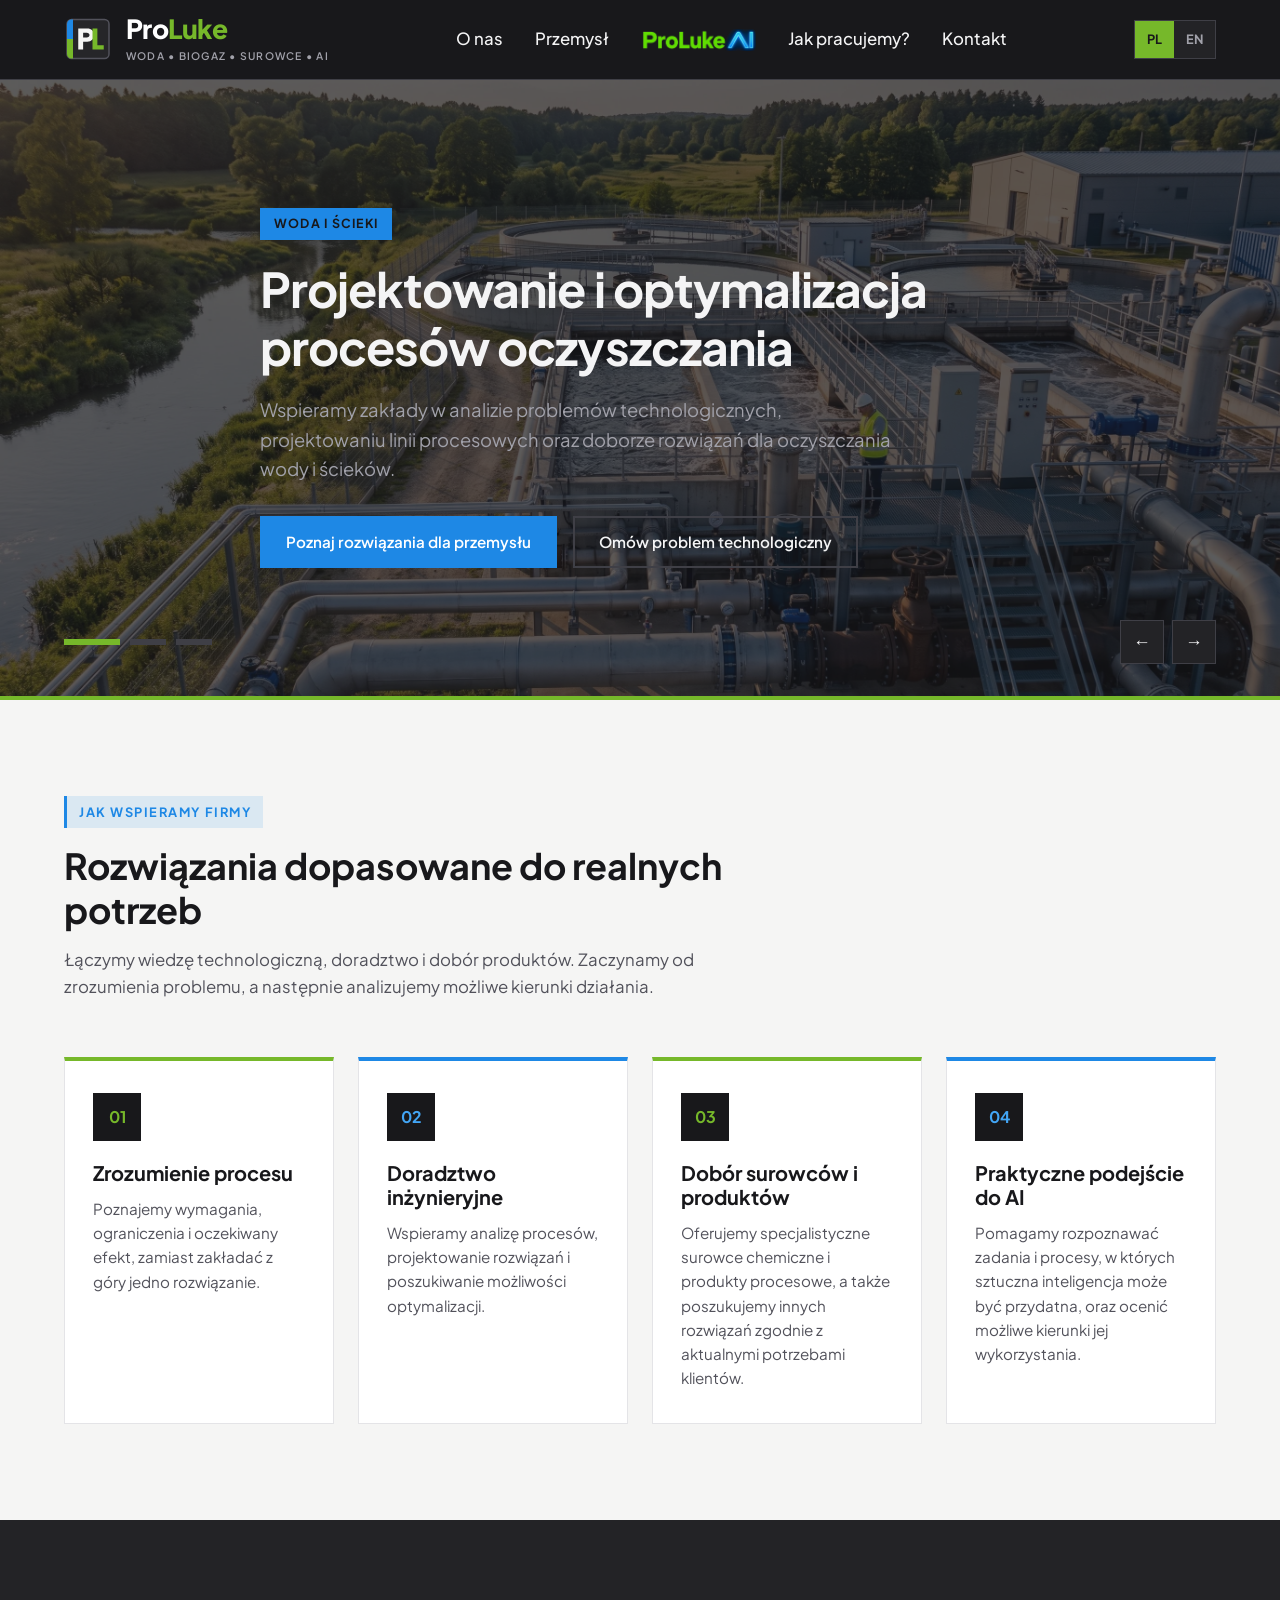
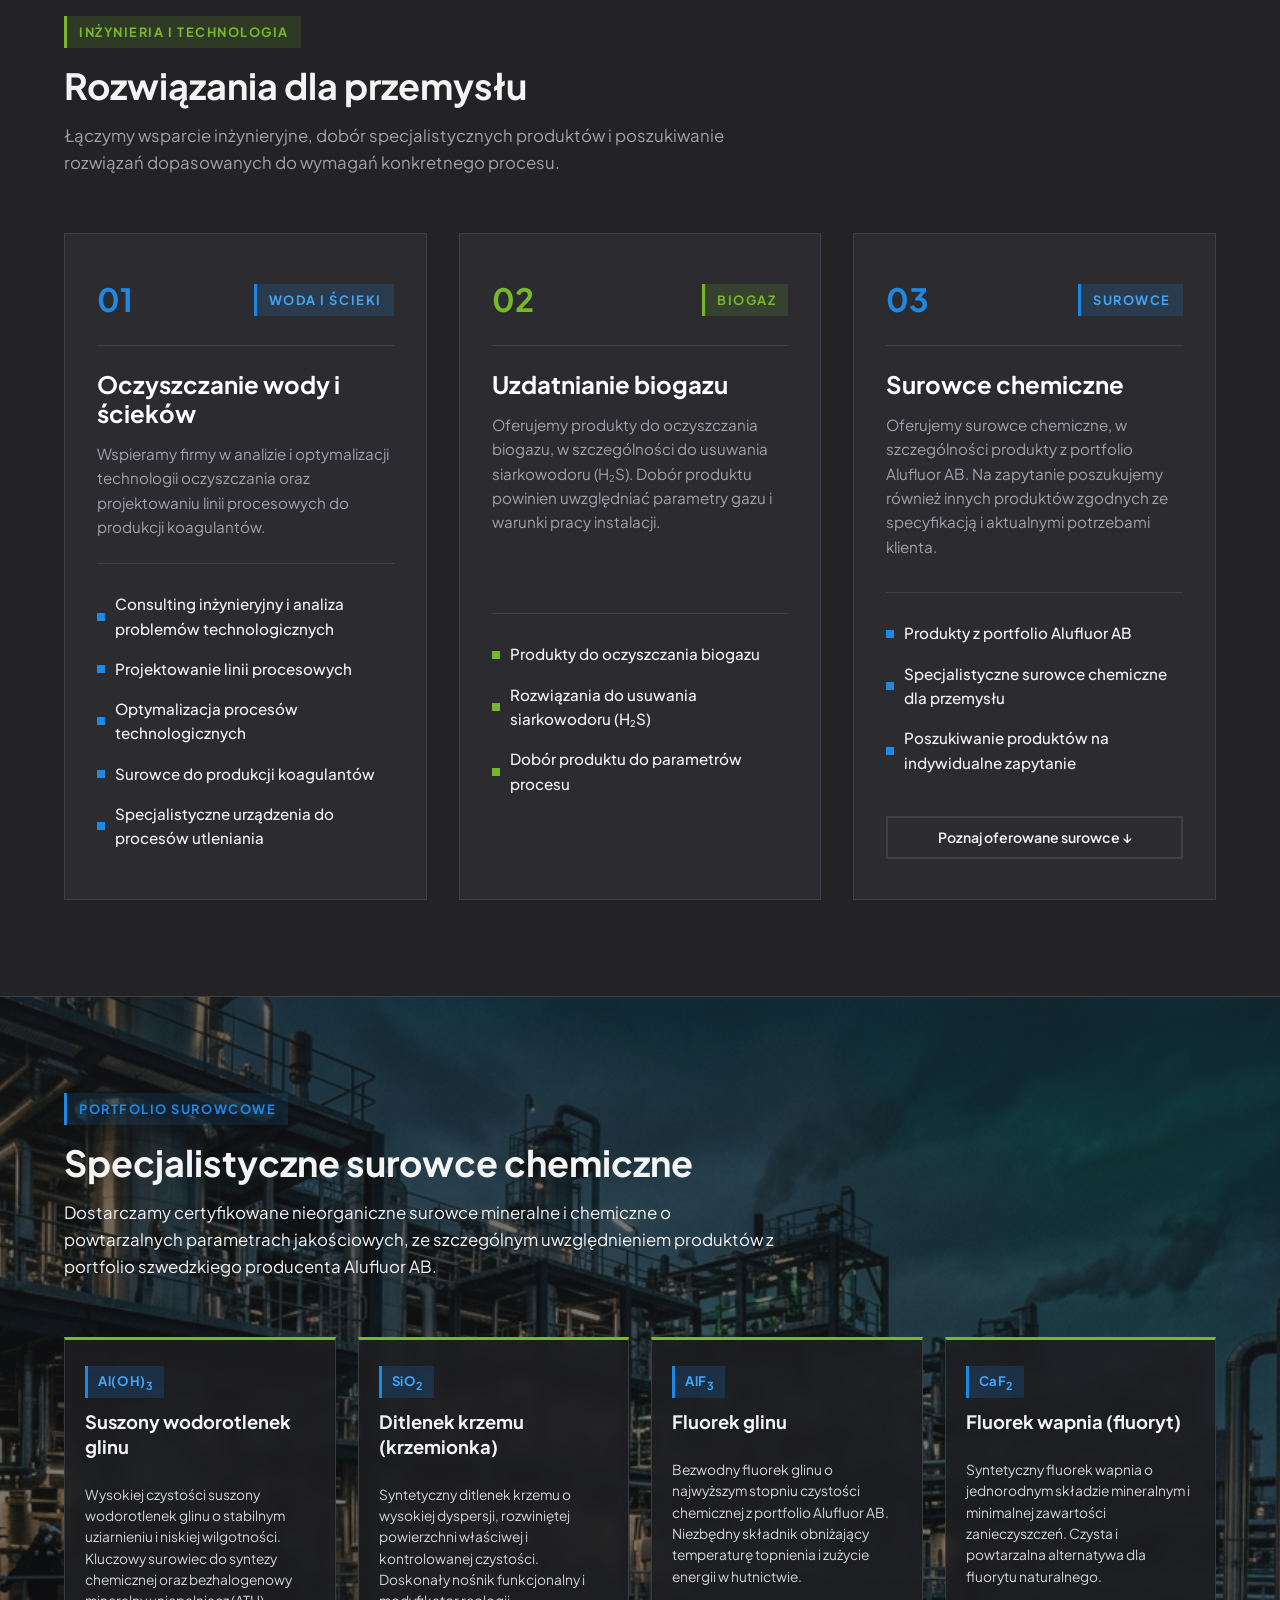
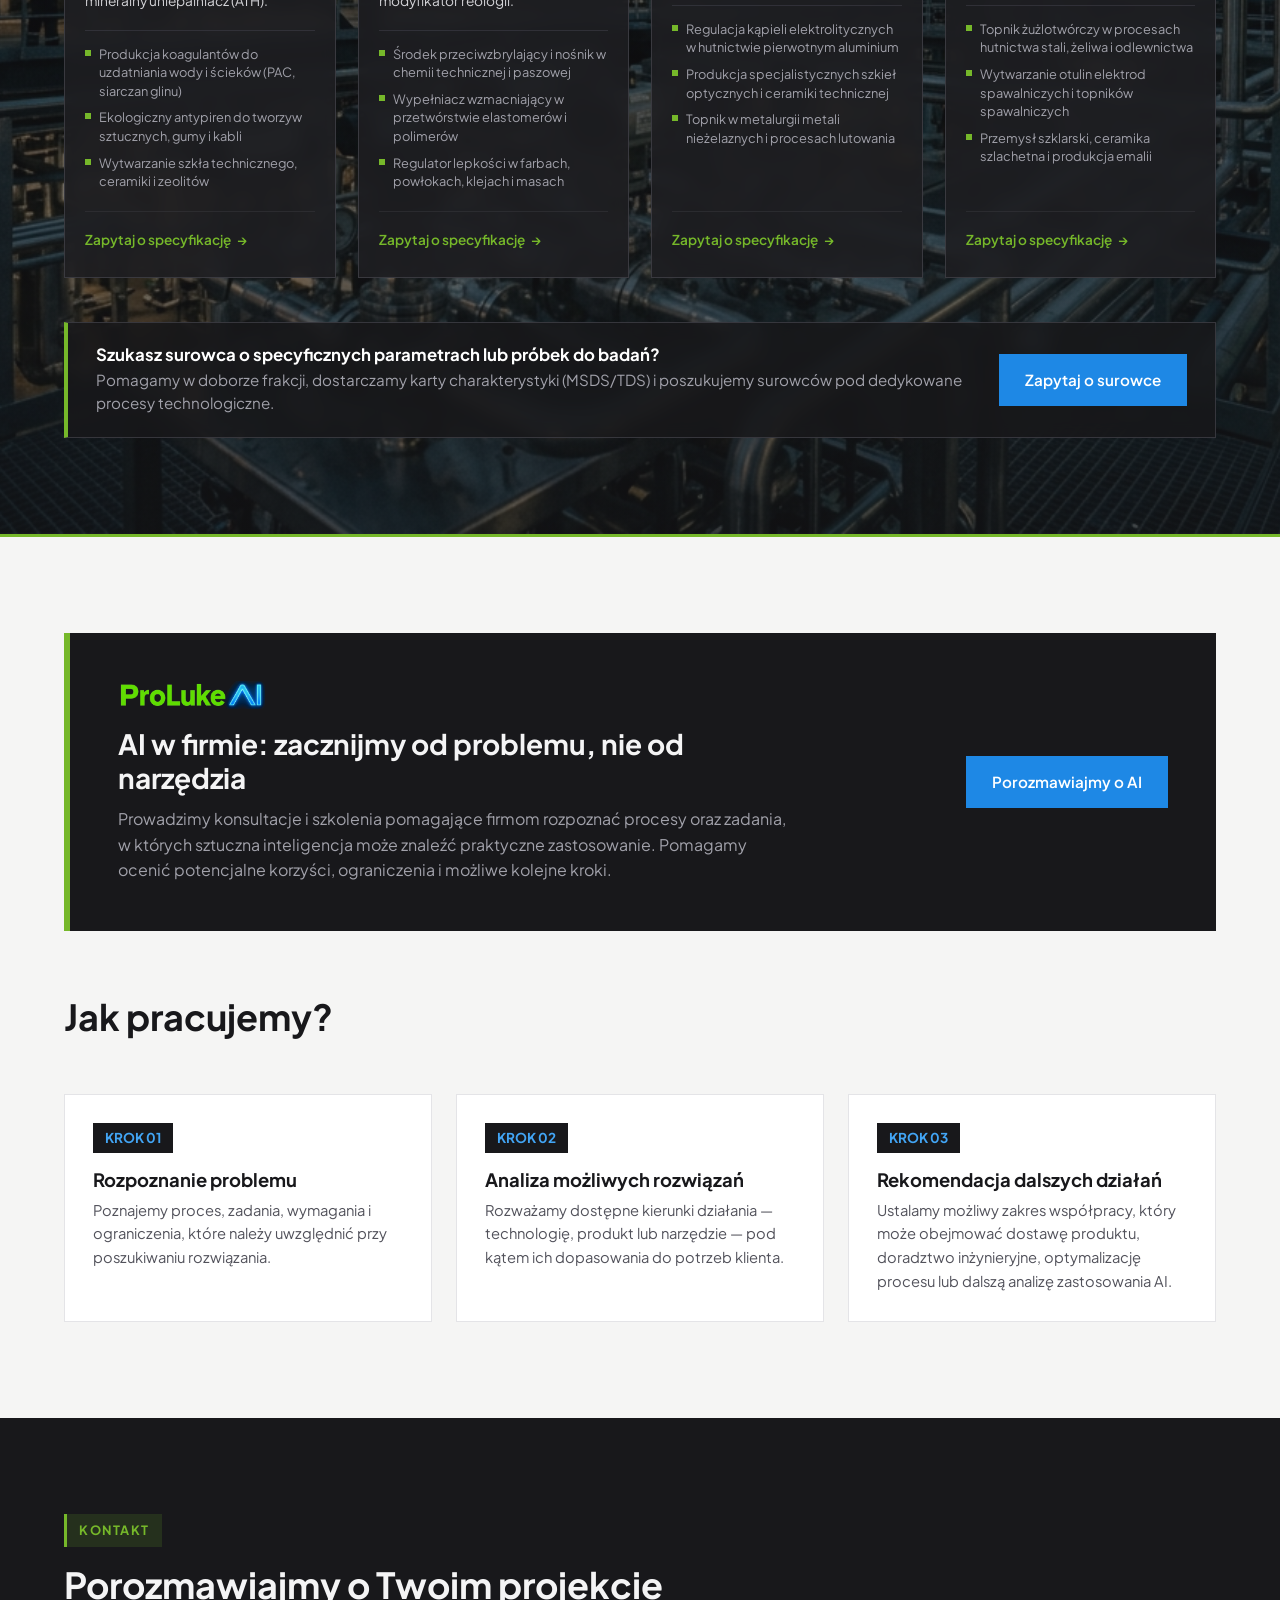
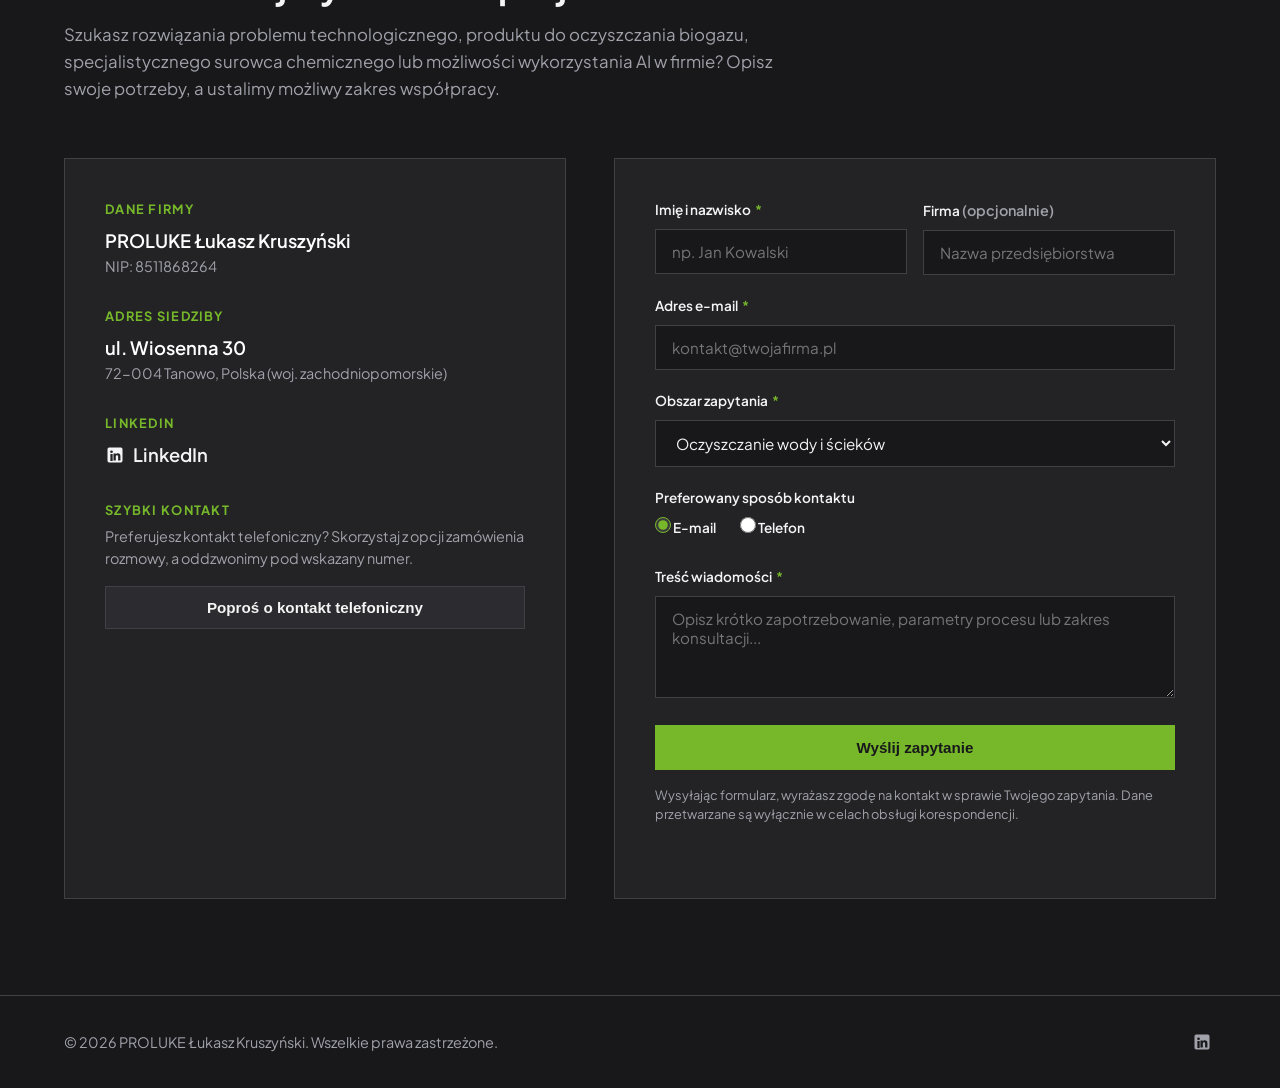
==== commit ce01874d: "li footer icon" ====
--- a/index.html
+++ b/index.html
@@ -767,6 +767,31 @@
               </div>
             </div>
 
+            <div class="contact-item">
+              <div class="contact-label">LinkedIn</div>
+              <div class="contact-value">
+                <a
+                  href="https://www.linkedin.com/in/proluke"
+                  target="_blank"
+                  rel="noopener noreferrer"
+                  class="contact-linkedin-link"
+                  aria-label="Profil LinkedIn – Łukasz Kruszyński (otwiera się w nowej karcie)"
+                >
+                  <svg
+                    class="linkedin-icon"
+                    viewBox="0 0 24 24"
+                    fill="currentColor"
+                    aria-hidden="true"
+                  >
+                    <path
+                      d="M19 3a2 2 0 0 1 2 2v14a2 2 0 0 1-2 2H5a2 2 0 0 1-2-2V5a2 2 0 0 1 2-2h14m-.5 15.5v-5.3a3.26 3.26 0 0 0-3.26-3.26c-.85 0-1.84.52-2.28 1.3v-1.11h-2.79v8.37h2.79v-4.93c0-.77.62-1.4 1.39-1.4a1.4 1.4 0 0 1 1.4 1.4v4.93h2.75M6.46 10.9v8.37H9.2V10.9H6.46M7.83 6.45a1.64 1.64 0 1 0 0 3.28 1.64 1.64 0 0 0 0-3.28Z"
+                    />
+                  </svg>
+                  <span>LinkedIn</span>
+                </a>
+              </div>
+            </div>
+
             <div class="contact-item no-margin-bottom">
               <div class="contact-label">Szybki kontakt</div>
               <div
@@ -949,6 +974,24 @@
           &copy; <span id="year"></span> PROLUKE Łukasz Kruszyński. Wszelkie
           prawa zastrzeżone.
         </div>
+        <a
+          href="https://www.linkedin.com/in/proluke"
+          target="_blank"
+          rel="noopener noreferrer"
+          class="footer-linkedin-link"
+          aria-label="Profil LinkedIn – Łukasz Kruszyński (otwiera się w nowej karcie)"
+        >
+          <svg
+            class="footer-linkedin-icon"
+            viewBox="0 0 24 24"
+            fill="currentColor"
+            aria-hidden="true"
+          >
+            <path
+              d="M19 3a2 2 0 0 1 2 2v14a2 2 0 0 1-2 2H5a2 2 0 0 1-2-2V5a2 2 0 0 1 2-2h14m-.5 15.5v-5.3a3.26 3.26 0 0 0-3.26-3.26c-.85 0-1.84.52-2.28 1.3v-1.11h-2.79v8.37h2.79v-4.93c0-.77.62-1.4 1.39-1.4a1.4 1.4 0 0 1 1.4 1.4v4.93h2.75M6.46 10.9v8.37H9.2V10.9H6.46M7.83 6.45a1.64 1.64 0 1 0 0 3.28 1.64 1.64 0 0 0 0-3.28Z"
+            />
+          </svg>
+        </a>
       </div>
     </footer>
 
--- a/style.css
+++ b/style.css
@@ -992,6 +992,33 @@
   text-decoration: underline;
 }
 
+.contact-linkedin-link {
+  display: inline-flex;
+  align-items: center;
+  gap: 8px;
+  color: var(--text-on-dark);
+  text-decoration: none;
+  font-size: 1.15rem;
+  font-weight: 600;
+  transition: color var(--transition);
+}
+
+.contact-linkedin-link:hover {
+  color: var(--accent-green);
+}
+
+.contact-linkedin-link:focus-visible {
+  outline: 2px solid var(--accent-green);
+  outline-offset: 4px;
+}
+
+.linkedin-icon {
+  width: 20px;
+  height: 20px;
+  flex-shrink: 0;
+  fill: currentColor;
+}
+
 .contact-form {
   background-color: var(--bg-dark-secondary);
   border: 1px solid var(--border-dark);
@@ -1145,6 +1172,33 @@
   align-items: center;
   flex-wrap: wrap;
   gap: 16px;
+}
+
+.footer-linkedin-link {
+  display: inline-flex;
+  align-items: center;
+  justify-content: center;
+  color: var(--text-muted-dark);
+  text-decoration: none;
+  padding: 4px;
+  border-radius: 4px;
+  transition: color var(--transition);
+}
+
+.footer-linkedin-link:hover {
+  color: var(--accent-green);
+}
+
+.footer-linkedin-link:focus-visible {
+  outline: 2px solid var(--accent-green);
+  outline-offset: 2px;
+}
+
+.footer-linkedin-icon {
+  width: 20px;
+  height: 20px;
+  display: block;
+  fill: currentColor;
 }
 
 /* ==========================================================================
